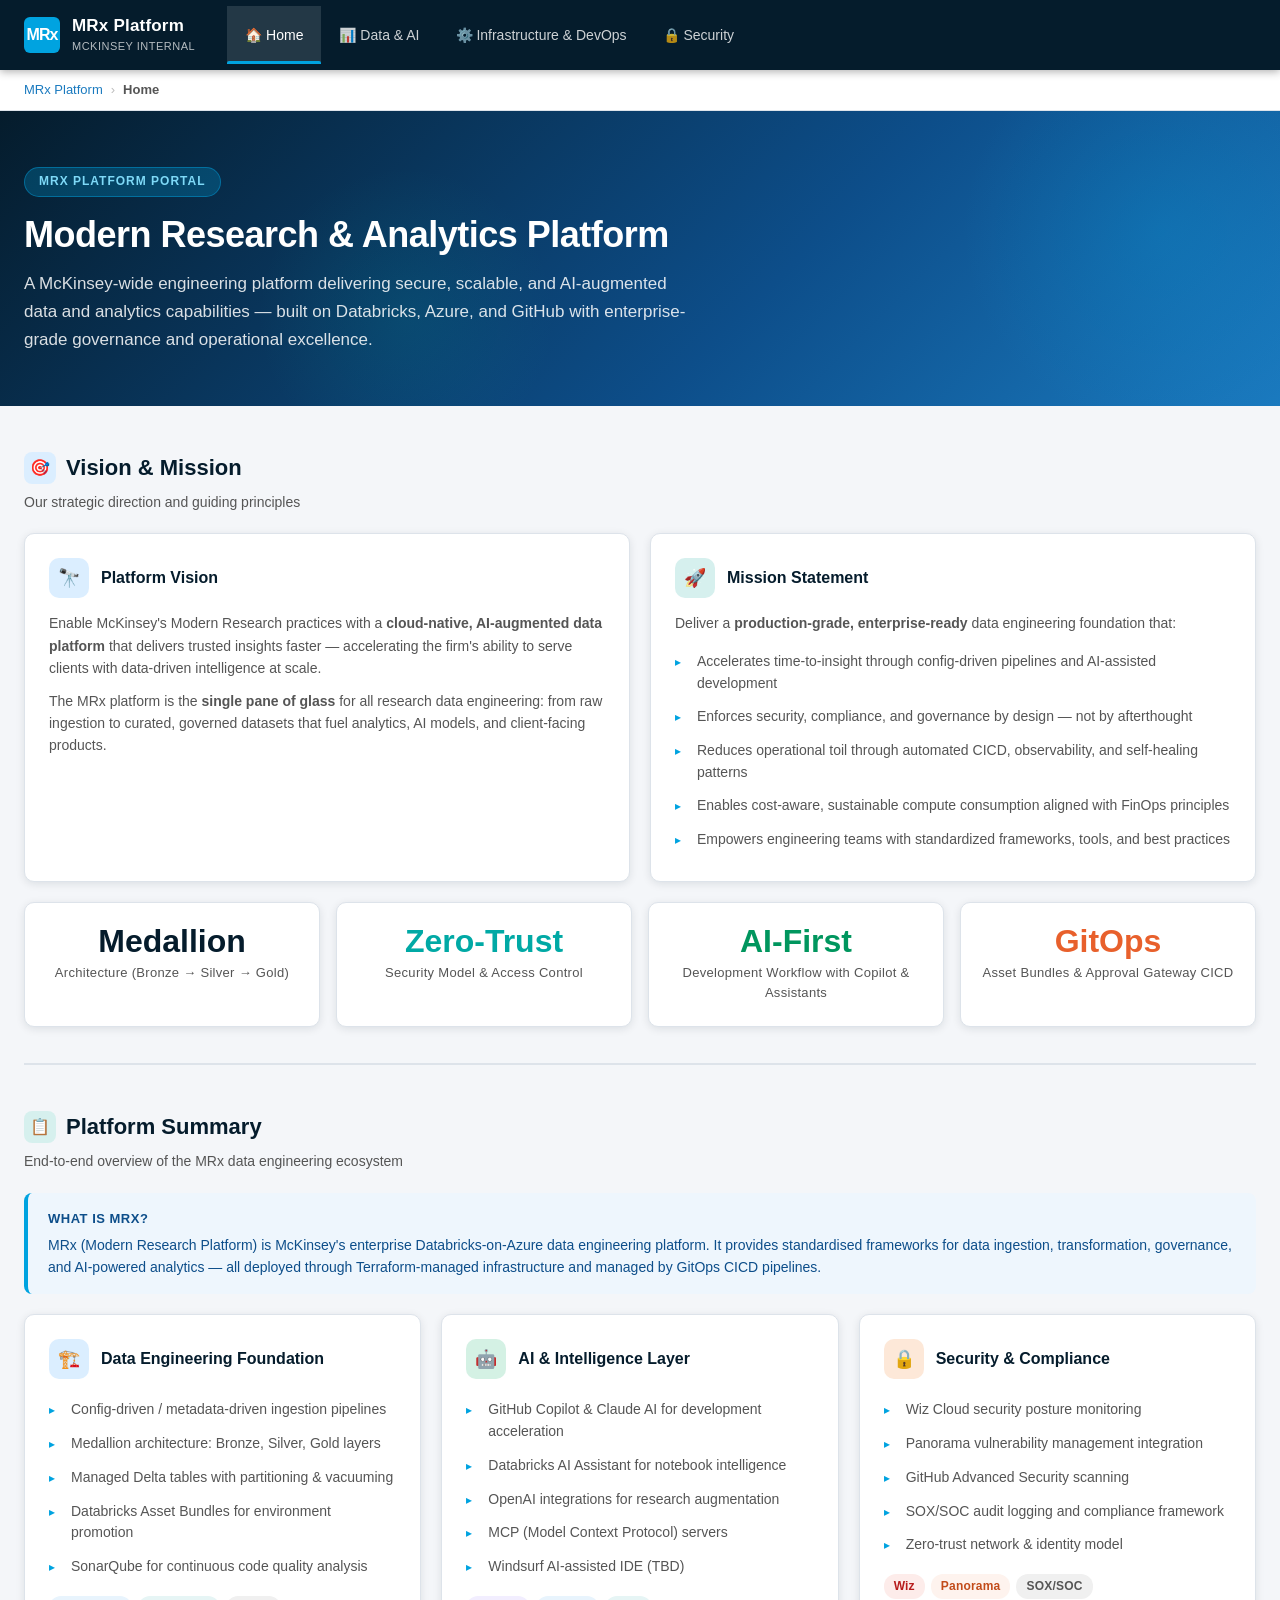
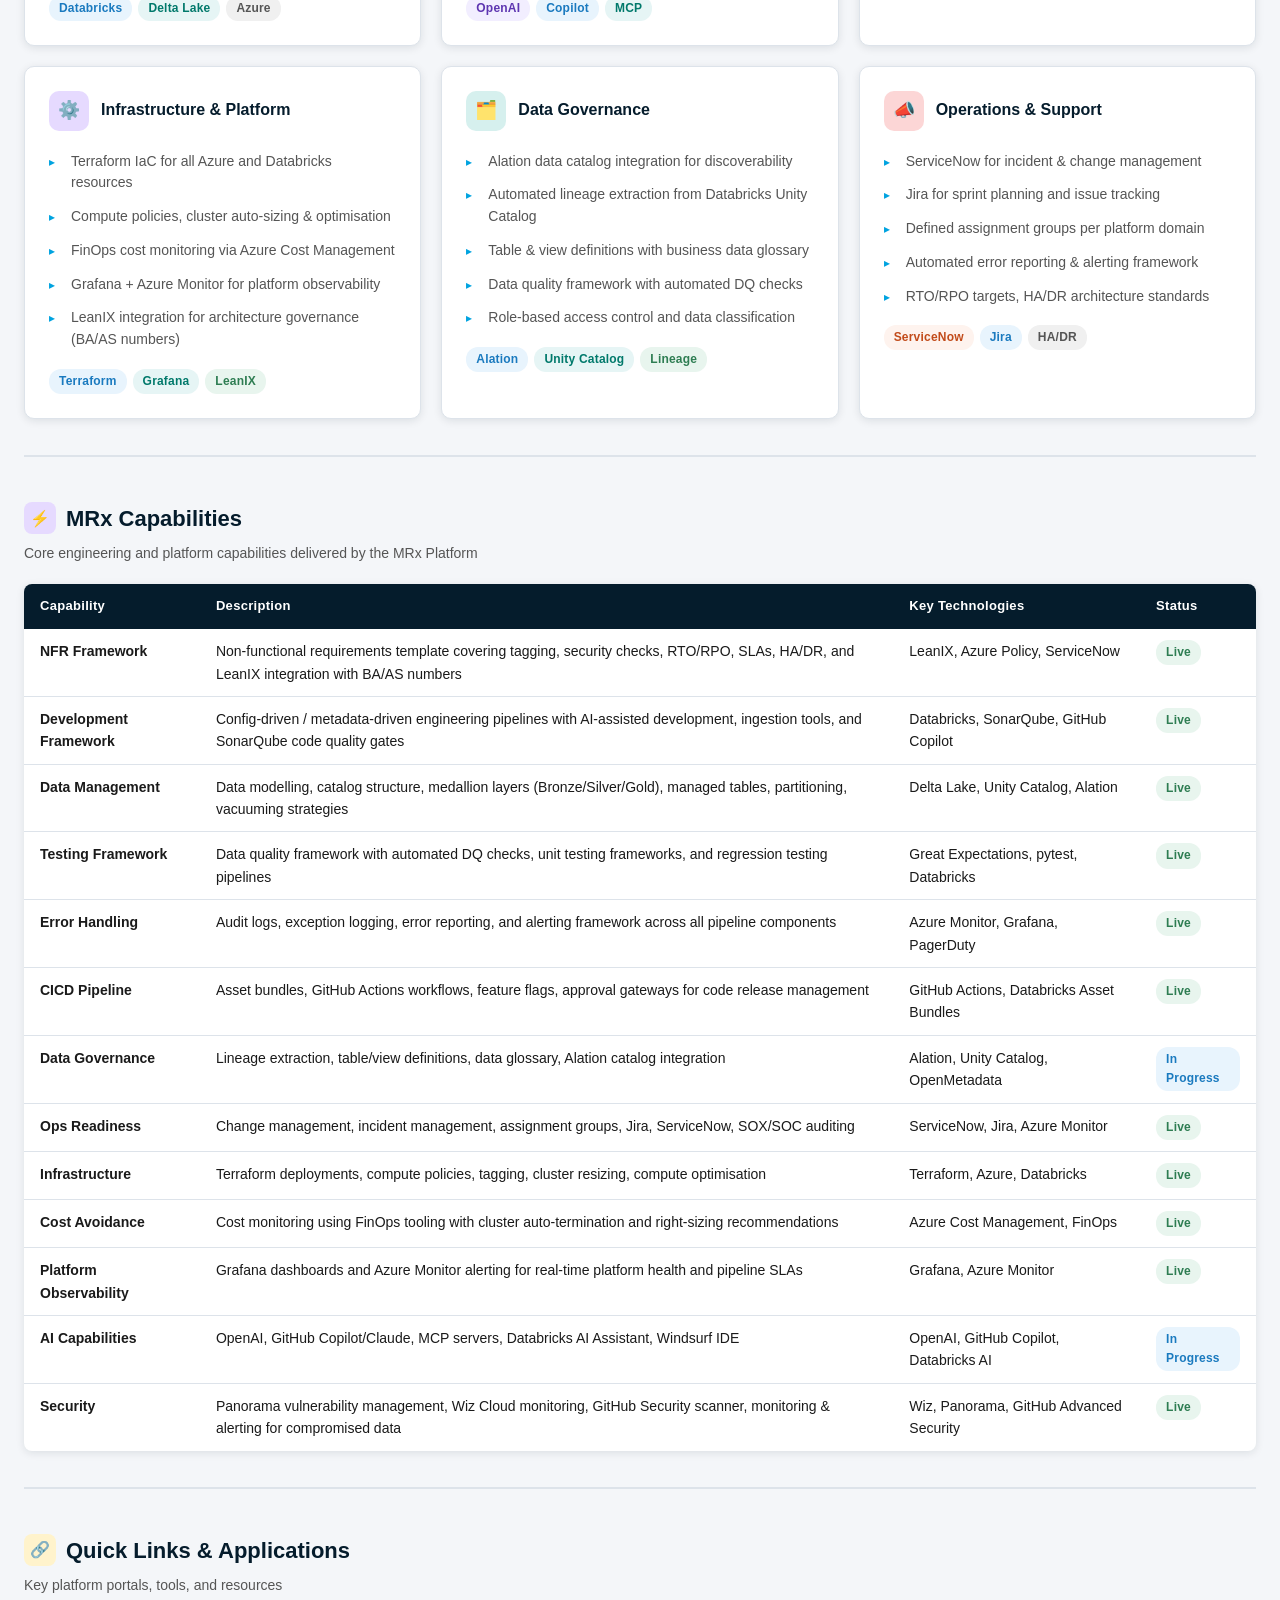
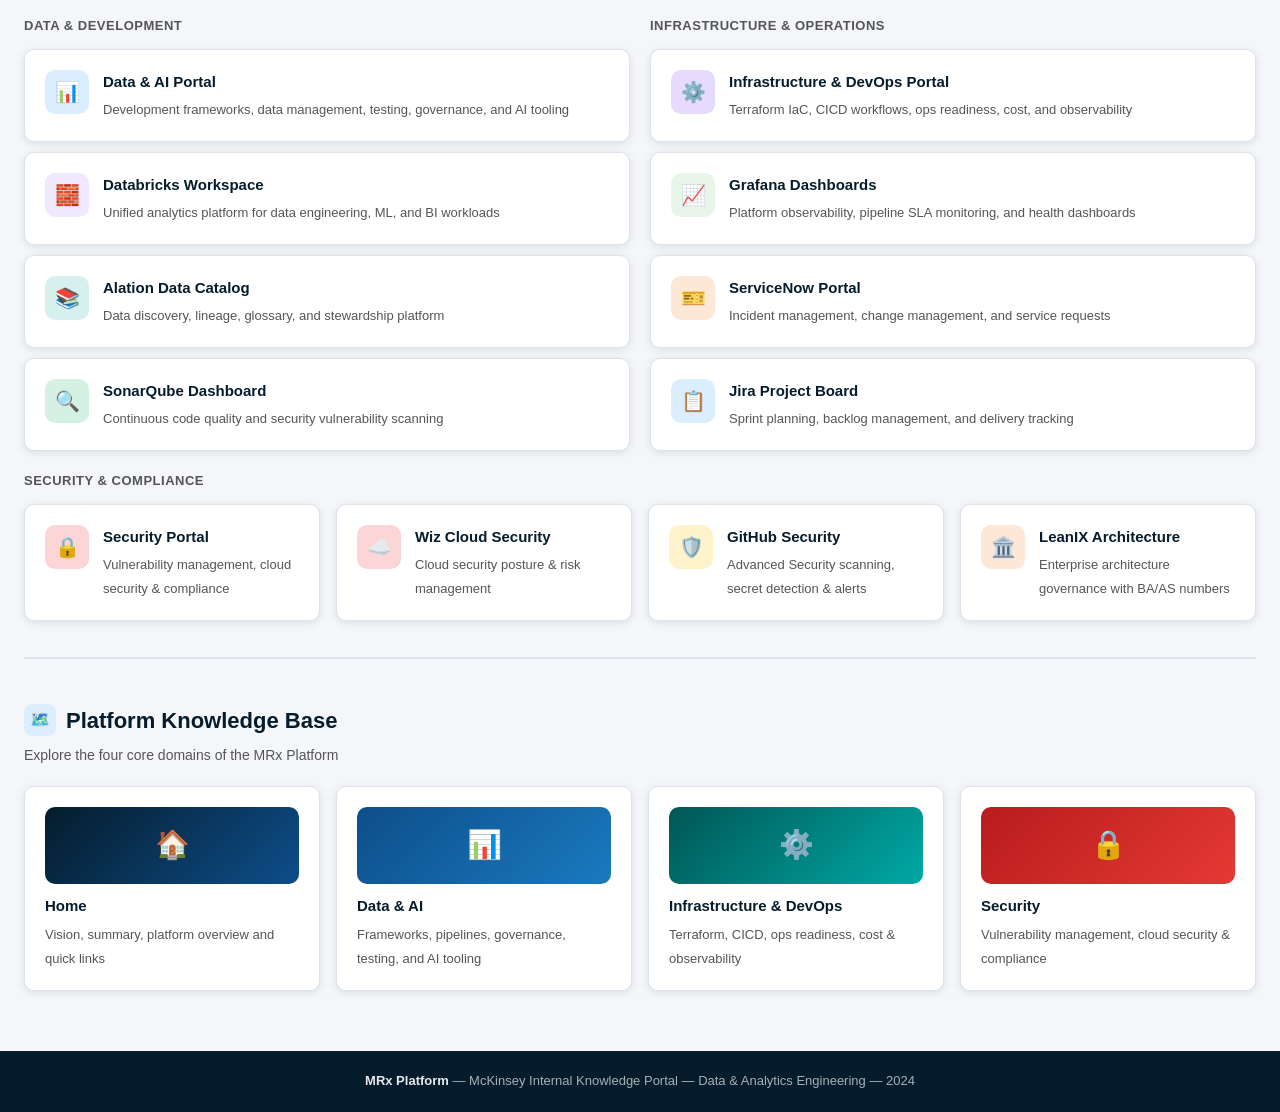
==== index.html @ 782692ac "Add MRx SharePoint portal with four sections: Home, Data & AI, Infrastructure & DevOps, Security Co-" ====
<!DOCTYPE html>
<html lang="en">
<head>
  <meta charset="UTF-8" />
  <meta name="viewport" content="width=device-width, initial-scale=1.0" />
  <title>MRx Platform | Home</title>
  <link rel="stylesheet" href="styles.css" />
</head>
<body>

<!-- ─── Top Navigation ─────────────────────────────────────────────────── -->
<nav class="top-nav">
  <div class="top-nav-inner">
    <a href="index.html" class="nav-brand">
      <div class="nav-brand-logo">MRx</div>
      <div>
        <span class="nav-brand-text">MRx Platform</span>
        <span class="nav-brand-sub">McKinsey Internal</span>
      </div>
    </a>
    <ul class="nav-links">
      <li><a href="index.html" class="active">🏠 Home</a></li>
      <li><a href="data-ai.html">📊 Data &amp; AI</a></li>
      <li><a href="infrastructure-devops.html">⚙️ Infrastructure &amp; DevOps</a></li>
      <li><a href="security.html">🔒 Security</a></li>
    </ul>
  </div>
</nav>

<!-- ─── Breadcrumb ──────────────────────────────────────────────────────── -->
<div class="breadcrumb">
  <div class="breadcrumb-inner">
    <a href="index.html">MRx Platform</a>
    <span class="sep">›</span>
    <strong>Home</strong>
  </div>
</div>

<!-- ─── Hero ────────────────────────────────────────────────────────────── -->
<section class="page-hero">
  <div class="page-hero-inner">
    <div class="hero-badge">MRx Platform Portal</div>
    <h1>Modern Research &amp; Analytics Platform</h1>
    <p>A McKinsey-wide engineering platform delivering secure, scalable, and AI-augmented data and analytics capabilities — built on Databricks, Azure, and GitHub with enterprise-grade governance and operational excellence.</p>
  </div>
</section>

<!-- ─── Main Content ────────────────────────────────────────────────────── -->
<main class="page-content">

  <!-- Vision & Mission ──────────────────────────────────────────────────── -->
  <section class="section-anchor" id="vision">
    <div class="section-title">
      <span class="icon icon-blue" style="background:#dbeeff;">🎯</span>
      Vision &amp; Mission
    </div>
    <div class="section-subtitle">Our strategic direction and guiding principles</div>

    <div class="grid-2" style="margin-bottom:20px;">
      <div class="card">
        <div class="card-header">
          <div class="card-icon icon-blue">🔭</div>
          <div class="card-title">Platform Vision</div>
        </div>
        <p class="card-desc">Enable McKinsey's Modern Research practices with a <strong>cloud-native, AI-augmented data platform</strong> that delivers trusted insights faster — accelerating the firm's ability to serve clients with data-driven intelligence at scale.</p>
        <p class="card-desc" style="margin-top:10px;">The MRx platform is the <strong>single pane of glass</strong> for all research data engineering: from raw ingestion to curated, governed datasets that fuel analytics, AI models, and client-facing products.</p>
      </div>
      <div class="card">
        <div class="card-header">
          <div class="card-icon icon-teal">🚀</div>
          <div class="card-title">Mission Statement</div>
        </div>
        <p class="card-desc">Deliver a <strong>production-grade, enterprise-ready</strong> data engineering foundation that:</p>
        <ul class="styled-list" style="margin-top:10px;">
          <li>Accelerates time-to-insight through config-driven pipelines and AI-assisted development</li>
          <li>Enforces security, compliance, and governance by design — not by afterthought</li>
          <li>Reduces operational toil through automated CICD, observability, and self-healing patterns</li>
          <li>Enables cost-aware, sustainable compute consumption aligned with FinOps principles</li>
          <li>Empowers engineering teams with standardized frameworks, tools, and best practices</li>
        </ul>
      </div>
    </div>

    <div class="grid-4">
      <div class="stat-card">
        <div class="stat-value" style="color:var(--mckinsey-blue);">Medallion</div>
        <div class="stat-label">Architecture (Bronze → Silver → Gold)</div>
      </div>
      <div class="stat-card">
        <div class="stat-value" style="color:var(--mckinsey-teal);">Zero-Trust</div>
        <div class="stat-label">Security Model &amp; Access Control</div>
      </div>
      <div class="stat-card">
        <div class="stat-value" style="color:var(--mckinsey-green);">AI-First</div>
        <div class="stat-label">Development Workflow with Copilot &amp; Assistants</div>
      </div>
      <div class="stat-card">
        <div class="stat-value" style="color:var(--mckinsey-orange);">GitOps</div>
        <div class="stat-label">Asset Bundles &amp; Approval Gateway CICD</div>
      </div>
    </div>
  </section>

  <hr class="section-divider" />

  <!-- Platform Summary ──────────────────────────────────────────────────── -->
  <section class="section-anchor" id="summary">
    <div class="section-title">
      <span class="icon icon-teal">📋</span>
      Platform Summary
    </div>
    <div class="section-subtitle">End-to-end overview of the MRx data engineering ecosystem</div>

    <div class="info-box blue" style="margin-bottom:20px;">
      <strong>What is MRx?</strong>
      MRx (Modern Research Platform) is McKinsey's enterprise Databricks-on-Azure data engineering platform. It provides standardised frameworks for data ingestion, transformation, governance, and AI-powered analytics — all deployed through Terraform-managed infrastructure and managed by GitOps CICD pipelines.
    </div>

    <div class="grid-3">
      <div class="card">
        <div class="card-header">
          <div class="card-icon icon-blue">🏗️</div>
          <div class="card-title">Data Engineering Foundation</div>
        </div>
        <ul class="styled-list">
          <li>Config-driven / metadata-driven ingestion pipelines</li>
          <li>Medallion architecture: Bronze, Silver, Gold layers</li>
          <li>Managed Delta tables with partitioning &amp; vacuuming</li>
          <li>Databricks Asset Bundles for environment promotion</li>
          <li>SonarQube for continuous code quality analysis</li>
        </ul>
        <div class="tags"><span class="tag tag-blue">Databricks</span><span class="tag tag-teal">Delta Lake</span><span class="tag tag-gray">Azure</span></div>
      </div>
      <div class="card">
        <div class="card-header">
          <div class="card-icon icon-green">🤖</div>
          <div class="card-title">AI &amp; Intelligence Layer</div>
        </div>
        <ul class="styled-list">
          <li>GitHub Copilot &amp; Claude AI for development acceleration</li>
          <li>Databricks AI Assistant for notebook intelligence</li>
          <li>OpenAI integrations for research augmentation</li>
          <li>MCP (Model Context Protocol) servers</li>
          <li>Windsurf AI-assisted IDE (TBD)</li>
        </ul>
        <div class="tags"><span class="tag tag-purple">OpenAI</span><span class="tag tag-blue">Copilot</span><span class="tag tag-teal">MCP</span></div>
      </div>
      <div class="card">
        <div class="card-header">
          <div class="card-icon icon-orange">🔒</div>
          <div class="card-title">Security &amp; Compliance</div>
        </div>
        <ul class="styled-list">
          <li>Wiz Cloud security posture monitoring</li>
          <li>Panorama vulnerability management integration</li>
          <li>GitHub Advanced Security scanning</li>
          <li>SOX/SOC audit logging and compliance framework</li>
          <li>Zero-trust network &amp; identity model</li>
        </ul>
        <div class="tags"><span class="tag tag-red">Wiz</span><span class="tag tag-orange">Panorama</span><span class="tag tag-gray">SOX/SOC</span></div>
      </div>
      <div class="card">
        <div class="card-header">
          <div class="card-icon icon-purple">⚙️</div>
          <div class="card-title">Infrastructure &amp; Platform</div>
        </div>
        <ul class="styled-list">
          <li>Terraform IaC for all Azure and Databricks resources</li>
          <li>Compute policies, cluster auto-sizing &amp; optimisation</li>
          <li>FinOps cost monitoring via Azure Cost Management</li>
          <li>Grafana + Azure Monitor for platform observability</li>
          <li>LeanIX integration for architecture governance (BA/AS numbers)</li>
        </ul>
        <div class="tags"><span class="tag tag-blue">Terraform</span><span class="tag tag-teal">Grafana</span><span class="tag tag-green">LeanIX</span></div>
      </div>
      <div class="card">
        <div class="card-header">
          <div class="card-icon icon-teal">🗂️</div>
          <div class="card-title">Data Governance</div>
        </div>
        <ul class="styled-list">
          <li>Alation data catalog integration for discoverability</li>
          <li>Automated lineage extraction from Databricks Unity Catalog</li>
          <li>Table &amp; view definitions with business data glossary</li>
          <li>Data quality framework with automated DQ checks</li>
          <li>Role-based access control and data classification</li>
        </ul>
        <div class="tags"><span class="tag tag-blue">Alation</span><span class="tag tag-teal">Unity Catalog</span><span class="tag tag-green">Lineage</span></div>
      </div>
      <div class="card">
        <div class="card-header">
          <div class="card-icon icon-red">📣</div>
          <div class="card-title">Operations &amp; Support</div>
        </div>
        <ul class="styled-list">
          <li>ServiceNow for incident &amp; change management</li>
          <li>Jira for sprint planning and issue tracking</li>
          <li>Defined assignment groups per platform domain</li>
          <li>Automated error reporting &amp; alerting framework</li>
          <li>RTO/RPO targets, HA/DR architecture standards</li>
        </ul>
        <div class="tags"><span class="tag tag-orange">ServiceNow</span><span class="tag tag-blue">Jira</span><span class="tag tag-gray">HA/DR</span></div>
      </div>
    </div>
  </section>

  <hr class="section-divider" />

  <!-- MRx Capabilities ──────────────────────────────────────────────────── -->
  <section class="section-anchor" id="capabilities">
    <div class="section-title">
      <span class="icon icon-purple">⚡</span>
      MRx Capabilities
    </div>
    <div class="section-subtitle">Core engineering and platform capabilities delivered by the MRx Platform</div>

    <table class="data-table" style="margin-bottom:20px;">
      <thead>
        <tr>
          <th>Capability</th>
          <th>Description</th>
          <th>Key Technologies</th>
          <th>Status</th>
        </tr>
      </thead>
      <tbody>
        <tr>
          <td><strong>NFR Framework</strong></td>
          <td>Non-functional requirements template covering tagging, security checks, RTO/RPO, SLAs, HA/DR, and LeanIX integration with BA/AS numbers</td>
          <td>LeanIX, Azure Policy, ServiceNow</td>
          <td><span class="tag tag-green">Live</span></td>
        </tr>
        <tr>
          <td><strong>Development Framework</strong></td>
          <td>Config-driven / metadata-driven engineering pipelines with AI-assisted development, ingestion tools, and SonarQube code quality gates</td>
          <td>Databricks, SonarQube, GitHub Copilot</td>
          <td><span class="tag tag-green">Live</span></td>
        </tr>
        <tr>
          <td><strong>Data Management</strong></td>
          <td>Data modelling, catalog structure, medallion layers (Bronze/Silver/Gold), managed tables, partitioning, vacuuming strategies</td>
          <td>Delta Lake, Unity Catalog, Alation</td>
          <td><span class="tag tag-green">Live</span></td>
        </tr>
        <tr>
          <td><strong>Testing Framework</strong></td>
          <td>Data quality framework with automated DQ checks, unit testing frameworks, and regression testing pipelines</td>
          <td>Great Expectations, pytest, Databricks</td>
          <td><span class="tag tag-green">Live</span></td>
        </tr>
        <tr>
          <td><strong>Error Handling</strong></td>
          <td>Audit logs, exception logging, error reporting, and alerting framework across all pipeline components</td>
          <td>Azure Monitor, Grafana, PagerDuty</td>
          <td><span class="tag tag-green">Live</span></td>
        </tr>
        <tr>
          <td><strong>CICD Pipeline</strong></td>
          <td>Asset bundles, GitHub Actions workflows, feature flags, approval gateways for code release management</td>
          <td>GitHub Actions, Databricks Asset Bundles</td>
          <td><span class="tag tag-green">Live</span></td>
        </tr>
        <tr>
          <td><strong>Data Governance</strong></td>
          <td>Lineage extraction, table/view definitions, data glossary, Alation catalog integration</td>
          <td>Alation, Unity Catalog, OpenMetadata</td>
          <td><span class="tag tag-blue">In Progress</span></td>
        </tr>
        <tr>
          <td><strong>Ops Readiness</strong></td>
          <td>Change management, incident management, assignment groups, Jira, ServiceNow, SOX/SOC auditing</td>
          <td>ServiceNow, Jira, Azure Monitor</td>
          <td><span class="tag tag-green">Live</span></td>
        </tr>
        <tr>
          <td><strong>Infrastructure</strong></td>
          <td>Terraform deployments, compute policies, tagging, cluster resizing, compute optimisation</td>
          <td>Terraform, Azure, Databricks</td>
          <td><span class="tag tag-green">Live</span></td>
        </tr>
        <tr>
          <td><strong>Cost Avoidance</strong></td>
          <td>Cost monitoring using FinOps tooling with cluster auto-termination and right-sizing recommendations</td>
          <td>Azure Cost Management, FinOps</td>
          <td><span class="tag tag-green">Live</span></td>
        </tr>
        <tr>
          <td><strong>Platform Observability</strong></td>
          <td>Grafana dashboards and Azure Monitor alerting for real-time platform health and pipeline SLAs</td>
          <td>Grafana, Azure Monitor</td>
          <td><span class="tag tag-green">Live</span></td>
        </tr>
        <tr>
          <td><strong>AI Capabilities</strong></td>
          <td>OpenAI, GitHub Copilot/Claude, MCP servers, Databricks AI Assistant, Windsurf IDE</td>
          <td>OpenAI, GitHub Copilot, Databricks AI</td>
          <td><span class="tag tag-blue">In Progress</span></td>
        </tr>
        <tr>
          <td><strong>Security</strong></td>
          <td>Panorama vulnerability management, Wiz Cloud monitoring, GitHub Security scanner, monitoring &amp; alerting for compromised data</td>
          <td>Wiz, Panorama, GitHub Advanced Security</td>
          <td><span class="tag tag-green">Live</span></td>
        </tr>
      </tbody>
    </table>
  </section>

  <hr class="section-divider" />

  <!-- Quick Links ───────────────────────────────────────────────────────── -->
  <section class="section-anchor" id="quicklinks">
    <div class="section-title">
      <span class="icon icon-yellow" style="background:#fff3cc;">🔗</span>
      Quick Links &amp; Applications
    </div>
    <div class="section-subtitle">Key platform portals, tools, and resources</div>

    <div class="grid-2" style="margin-bottom:20px;">

      <div>
        <p style="font-size:13px;font-weight:700;text-transform:uppercase;letter-spacing:0.5px;color:var(--text-secondary);margin-bottom:12px;">Data &amp; Development</p>
        <div style="display:flex;flex-direction:column;gap:10px;">
          <a href="data-ai.html" class="quick-link-card">
            <div class="quick-link-icon icon-blue">📊</div>
            <div class="quick-link-text">
              <strong>Data &amp; AI Portal</strong>
              <span>Development frameworks, data management, testing, governance, and AI tooling</span>
            </div>
          </a>
          <a href="#" class="quick-link-card">
            <div class="quick-link-icon" style="background:#f0e8ff;">🧱</div>
            <div class="quick-link-text">
              <strong>Databricks Workspace</strong>
              <span>Unified analytics platform for data engineering, ML, and BI workloads</span>
            </div>
          </a>
          <a href="#" class="quick-link-card">
            <div class="quick-link-icon icon-teal">📚</div>
            <div class="quick-link-text">
              <strong>Alation Data Catalog</strong>
              <span>Data discovery, lineage, glossary, and stewardship platform</span>
            </div>
          </a>
          <a href="#" class="quick-link-card">
            <div class="quick-link-icon icon-green">🔍</div>
            <div class="quick-link-text">
              <strong>SonarQube Dashboard</strong>
              <span>Continuous code quality and security vulnerability scanning</span>
            </div>
          </a>
        </div>
      </div>

      <div>
        <p style="font-size:13px;font-weight:700;text-transform:uppercase;letter-spacing:0.5px;color:var(--text-secondary);margin-bottom:12px;">Infrastructure &amp; Operations</p>
        <div style="display:flex;flex-direction:column;gap:10px;">
          <a href="infrastructure-devops.html" class="quick-link-card">
            <div class="quick-link-icon icon-purple">⚙️</div>
            <div class="quick-link-text">
              <strong>Infrastructure &amp; DevOps Portal</strong>
              <span>Terraform IaC, CICD workflows, ops readiness, cost, and observability</span>
            </div>
          </a>
          <a href="#" class="quick-link-card">
            <div class="quick-link-icon" style="background:#e8f5e9;">📈</div>
            <div class="quick-link-text">
              <strong>Grafana Dashboards</strong>
              <span>Platform observability, pipeline SLA monitoring, and health dashboards</span>
            </div>
          </a>
          <a href="#" class="quick-link-card">
            <div class="quick-link-icon icon-orange">🎫</div>
            <div class="quick-link-text">
              <strong>ServiceNow Portal</strong>
              <span>Incident management, change management, and service requests</span>
            </div>
          </a>
          <a href="#" class="quick-link-card">
            <div class="quick-link-icon icon-blue">📋</div>
            <div class="quick-link-text">
              <strong>Jira Project Board</strong>
              <span>Sprint planning, backlog management, and delivery tracking</span>
            </div>
          </a>
        </div>
      </div>

    </div>

    <div>
      <p style="font-size:13px;font-weight:700;text-transform:uppercase;letter-spacing:0.5px;color:var(--text-secondary);margin-bottom:12px;">Security &amp; Compliance</p>
      <div class="grid-4">
        <a href="security.html" class="quick-link-card">
          <div class="quick-link-icon icon-red">🔒</div>
          <div class="quick-link-text">
            <strong>Security Portal</strong>
            <span>Vulnerability management, cloud security &amp; compliance</span>
          </div>
        </a>
        <a href="#" class="quick-link-card">
          <div class="quick-link-icon icon-red">☁️</div>
          <div class="quick-link-text">
            <strong>Wiz Cloud Security</strong>
            <span>Cloud security posture &amp; risk management</span>
          </div>
        </a>
        <a href="#" class="quick-link-card">
          <div class="quick-link-icon" style="background:#fff3cc;">🛡️</div>
          <div class="quick-link-text">
            <strong>GitHub Security</strong>
            <span>Advanced Security scanning, secret detection &amp; alerts</span>
          </div>
        </a>
        <a href="#" class="quick-link-card">
          <div class="quick-link-icon icon-orange">🏛️</div>
          <div class="quick-link-text">
            <strong>LeanIX Architecture</strong>
            <span>Enterprise architecture governance with BA/AS numbers</span>
          </div>
        </a>
      </div>
    </div>
  </section>

  <hr class="section-divider" />

  <!-- Platform Navigation ───────────────────────────────────────────────── -->
  <section class="section-anchor" id="navigation">
    <div class="section-title">
      <span class="icon icon-blue">🗺️</span>
      Platform Knowledge Base
    </div>
    <div class="section-subtitle">Explore the four core domains of the MRx Platform</div>

    <div class="grid-4">
      <a href="index.html" class="quick-link-card" style="flex-direction:column;align-items:flex-start;gap:10px;">
        <div style="background:linear-gradient(135deg,var(--mckinsey-blue),var(--mckinsey-blue-mid));border-radius:10px;padding:16px;width:100%;color:white;font-size:28px;text-align:center;">🏠</div>
        <div>
          <strong style="display:block;font-size:15px;font-weight:700;color:var(--mckinsey-blue);margin-bottom:4px;">Home</strong>
          <span style="font-size:13px;color:var(--text-secondary);">Vision, summary, platform overview and quick links</span>
        </div>
      </a>
      <a href="data-ai.html" class="quick-link-card" style="flex-direction:column;align-items:flex-start;gap:10px;">
        <div style="background:linear-gradient(135deg,#0d4e8a,#1a7abf);border-radius:10px;padding:16px;width:100%;color:white;font-size:28px;text-align:center;">📊</div>
        <div>
          <strong style="display:block;font-size:15px;font-weight:700;color:var(--mckinsey-blue);margin-bottom:4px;">Data &amp; AI</strong>
          <span style="font-size:13px;color:var(--text-secondary);">Frameworks, pipelines, governance, testing, and AI tooling</span>
        </div>
      </a>
      <a href="infrastructure-devops.html" class="quick-link-card" style="flex-direction:column;align-items:flex-start;gap:10px;">
        <div style="background:linear-gradient(135deg,#005755,#00a9a5);border-radius:10px;padding:16px;width:100%;color:white;font-size:28px;text-align:center;">⚙️</div>
        <div>
          <strong style="display:block;font-size:15px;font-weight:700;color:var(--mckinsey-blue);margin-bottom:4px;">Infrastructure &amp; DevOps</strong>
          <span style="font-size:13px;color:var(--text-secondary);">Terraform, CICD, ops readiness, cost &amp; observability</span>
        </div>
      </a>
      <a href="security.html" class="quick-link-card" style="flex-direction:column;align-items:flex-start;gap:10px;">
        <div style="background:linear-gradient(135deg,#b71c1c,#e53935);border-radius:10px;padding:16px;width:100%;color:white;font-size:28px;text-align:center;">🔒</div>
        <div>
          <strong style="display:block;font-size:15px;font-weight:700;color:var(--mckinsey-blue);margin-bottom:4px;">Security</strong>
          <span style="font-size:13px;color:var(--text-secondary);">Vulnerability management, cloud security &amp; compliance</span>
        </div>
      </a>
    </div>
  </section>

</main>

<!-- ─── Footer ──────────────────────────────────────────────────────────── -->
<footer class="site-footer">
  <strong>MRx Platform</strong> &mdash; McKinsey Internal Knowledge Portal &mdash; Data &amp; Analytics Engineering &mdash; 2024
</footer>

<script>
  // Simple accordion toggle
  document.querySelectorAll('.accordion-header').forEach(function(header) {
    header.addEventListener('click', function() {
      var acc = this.closest('.accordion');
      acc.classList.toggle('open');
    });
  });
</script>

</body>
</html>
---- styles.css ----
/* MRx SharePoint Portal - Shared Stylesheet */

:root {
  --mckinsey-blue: #051c2c;
  --mckinsey-blue-mid: #0d4e8a;
  --mckinsey-blue-light: #1a7abf;
  --mckinsey-accent: #00a3e0;
  --mckinsey-teal: #00a9a5;
  --mckinsey-green: #00965e;
  --mckinsey-orange: #e8602c;
  --mckinsey-gray-dark: #2c2c2c;
  --mckinsey-gray-mid: #555555;
  --mckinsey-gray-light: #f4f6f9;
  --mckinsey-border: #dde3ea;
  --white: #ffffff;
  --text-primary: #1a1a1a;
  --text-secondary: #555555;
  --card-shadow: 0 2px 8px rgba(5, 28, 44, 0.10);
  --card-shadow-hover: 0 6px 20px rgba(5, 28, 44, 0.18);
}

*, *::before, *::after {
  box-sizing: border-box;
  margin: 0;
  padding: 0;
}

body {
  font-family: 'Segoe UI', -apple-system, BlinkMacSystemFont, 'Helvetica Neue', Arial, sans-serif;
  background: var(--mckinsey-gray-light);
  color: var(--text-primary);
  line-height: 1.6;
  font-size: 15px;
}

/* ─── Top Navigation Bar ─────────────────────────────────────────────────── */
.top-nav {
  background: var(--mckinsey-blue);
  color: var(--white);
  padding: 0;
  position: sticky;
  top: 0;
  z-index: 1000;
  box-shadow: 0 2px 8px rgba(0,0,0,0.3);
}

.top-nav-inner {
  max-width: 1400px;
  margin: 0 auto;
  display: flex;
  align-items: center;
  padding: 0 24px;
  gap: 0;
}

.nav-brand {
  display: flex;
  align-items: center;
  gap: 12px;
  padding: 14px 0;
  text-decoration: none;
  color: var(--white);
  flex-shrink: 0;
  margin-right: 32px;
}

.nav-brand-logo {
  width: 36px;
  height: 36px;
  background: var(--mckinsey-accent);
  border-radius: 6px;
  display: flex;
  align-items: center;
  justify-content: center;
  font-weight: 900;
  font-size: 16px;
  letter-spacing: -1px;
  color: var(--white);
  flex-shrink: 0;
}

.nav-brand-text {
  font-size: 17px;
  font-weight: 700;
  letter-spacing: 0.2px;
  line-height: 1.2;
}

.nav-brand-sub {
  font-size: 11px;
  font-weight: 400;
  opacity: 0.7;
  display: block;
  letter-spacing: 0.5px;
  text-transform: uppercase;
}

.nav-links {
  display: flex;
  list-style: none;
  gap: 0;
  flex: 1;
}

.nav-links li a {
  display: block;
  padding: 18px 18px;
  color: rgba(255,255,255,0.80);
  text-decoration: none;
  font-size: 14px;
  font-weight: 500;
  transition: color 0.2s, background 0.2s;
  position: relative;
  white-space: nowrap;
}

.nav-links li a:hover {
  color: var(--white);
  background: rgba(255,255,255,0.08);
}

.nav-links li a.active {
  color: var(--white);
  background: rgba(255,255,255,0.12);
}

.nav-links li a.active::after {
  content: '';
  position: absolute;
  bottom: 0;
  left: 0;
  right: 0;
  height: 3px;
  background: var(--mckinsey-accent);
  border-radius: 2px 2px 0 0;
}

/* ─── Page Hero Banner ───────────────────────────────────────────────────── */
.page-hero {
  background: linear-gradient(135deg, var(--mckinsey-blue) 0%, var(--mckinsey-blue-mid) 60%, var(--mckinsey-blue-light) 100%);
  color: var(--white);
  padding: 56px 24px 52px;
  position: relative;
  overflow: hidden;
}

.page-hero::before {
  content: '';
  position: absolute;
  top: -80px; right: -80px;
  width: 400px; height: 400px;
  background: radial-gradient(circle, rgba(0,163,224,0.18) 0%, transparent 70%);
  border-radius: 50%;
}

.page-hero::after {
  content: '';
  position: absolute;
  bottom: -60px; left: 20%;
  width: 300px; height: 300px;
  background: radial-gradient(circle, rgba(0,169,165,0.12) 0%, transparent 70%);
  border-radius: 50%;
}

.page-hero-inner {
  max-width: 1400px;
  margin: 0 auto;
  position: relative;
  z-index: 1;
}

.hero-badge {
  display: inline-block;
  background: rgba(0,163,224,0.25);
  border: 1px solid rgba(0,163,224,0.45);
  color: #7ed9f7;
  padding: 4px 14px;
  border-radius: 20px;
  font-size: 12px;
  font-weight: 600;
  letter-spacing: 1px;
  text-transform: uppercase;
  margin-bottom: 16px;
}

.page-hero h1 {
  font-size: 36px;
  font-weight: 800;
  line-height: 1.2;
  margin-bottom: 14px;
  letter-spacing: -0.5px;
}

.page-hero p {
  font-size: 17px;
  opacity: 0.85;
  max-width: 680px;
  line-height: 1.65;
}

/* ─── Main Content Layout ────────────────────────────────────────────────── */
.page-content {
  max-width: 1400px;
  margin: 0 auto;
  padding: 36px 24px 60px;
}

.section-title {
  font-size: 22px;
  font-weight: 700;
  color: var(--mckinsey-blue);
  margin-bottom: 6px;
  display: flex;
  align-items: center;
  gap: 10px;
}

.section-title .icon {
  width: 32px;
  height: 32px;
  border-radius: 8px;
  display: flex;
  align-items: center;
  justify-content: center;
  font-size: 16px;
  flex-shrink: 0;
}

.section-subtitle {
  font-size: 14px;
  color: var(--text-secondary);
  margin-bottom: 20px;
}

.section-divider {
  border: none;
  border-top: 2px solid var(--mckinsey-border);
  margin: 36px 0;
}

/* ─── Cards ──────────────────────────────────────────────────────────────── */
.card {
  background: var(--white);
  border-radius: 10px;
  padding: 24px;
  box-shadow: var(--card-shadow);
  border: 1px solid var(--mckinsey-border);
  transition: box-shadow 0.2s, transform 0.2s;
}

.card:hover {
  box-shadow: var(--card-shadow-hover);
  transform: translateY(-2px);
}

.card-header {
  display: flex;
  align-items: center;
  gap: 12px;
  margin-bottom: 14px;
}

.card-icon {
  width: 40px;
  height: 40px;
  border-radius: 10px;
  display: flex;
  align-items: center;
  justify-content: center;
  font-size: 18px;
  flex-shrink: 0;
}

.card-title {
  font-size: 16px;
  font-weight: 700;
  color: var(--mckinsey-blue);
  line-height: 1.3;
}

.card-desc {
  font-size: 14px;
  color: var(--text-secondary);
  line-height: 1.6;
}

/* ─── Grid Layouts ───────────────────────────────────────────────────────── */
.grid-2 {
  display: grid;
  grid-template-columns: repeat(2, 1fr);
  gap: 20px;
}

.grid-3 {
  display: grid;
  grid-template-columns: repeat(3, 1fr);
  gap: 20px;
}

.grid-4 {
  display: grid;
  grid-template-columns: repeat(4, 1fr);
  gap: 16px;
}

@media (max-width: 1100px) {
  .grid-4 { grid-template-columns: repeat(2, 1fr); }
  .grid-3 { grid-template-columns: repeat(2, 1fr); }
}

@media (max-width: 720px) {
  .grid-4, .grid-3, .grid-2 { grid-template-columns: 1fr; }
  .page-hero h1 { font-size: 26px; }
}

/* ─── Tag Pills ──────────────────────────────────────────────────────────── */
.tags {
  display: flex;
  flex-wrap: wrap;
  gap: 6px;
  margin-top: 12px;
}

.tag {
  display: inline-block;
  padding: 3px 10px;
  border-radius: 12px;
  font-size: 12px;
  font-weight: 600;
  letter-spacing: 0.2px;
}

.tag-blue   { background: #e8f4fd; color: #1a7abf; }
.tag-teal   { background: #e6f5f5; color: #00796b; }
.tag-green  { background: #e8f5ee; color: #2e7d52; }
.tag-orange { background: #fef3ee; color: #c24b1a; }
.tag-purple { background: #f2eeff; color: #5e35b1; }
.tag-gray   { background: #f0f0f0; color: #555; }
.tag-red    { background: #fdecea; color: #b71c1c; }

/* ─── Info Boxes ─────────────────────────────────────────────────────────── */
.info-box {
  border-radius: 8px;
  padding: 16px 20px;
  margin-bottom: 16px;
  border-left: 4px solid;
  font-size: 14px;
}

.info-box.blue   { background: #eef6fd; border-color: var(--mckinsey-accent); color: #0d4e8a; }
.info-box.green  { background: #edfaf4; border-color: var(--mckinsey-green); color: #1a5c3a; }
.info-box.orange { background: #fff4ee; border-color: var(--mckinsey-orange); color: #7a2e0b; }
.info-box.teal   { background: #e6f5f5; border-color: var(--mckinsey-teal); color: #005755; }

.info-box strong { display: block; margin-bottom: 4px; font-size: 13px; text-transform: uppercase; letter-spacing: 0.5px; }

/* ─── Tables ─────────────────────────────────────────────────────────────── */
.data-table {
  width: 100%;
  border-collapse: collapse;
  font-size: 14px;
  background: var(--white);
  border-radius: 8px;
  overflow: hidden;
  box-shadow: var(--card-shadow);
}

.data-table th {
  background: var(--mckinsey-blue);
  color: var(--white);
  padding: 12px 16px;
  text-align: left;
  font-weight: 600;
  font-size: 13px;
  letter-spacing: 0.3px;
}

.data-table td {
  padding: 11px 16px;
  border-bottom: 1px solid var(--mckinsey-border);
  color: var(--text-primary);
  vertical-align: top;
}

.data-table tr:last-child td {
  border-bottom: none;
}

.data-table tr:hover td {
  background: var(--mckinsey-gray-light);
}

/* ─── Quick Link Cards ───────────────────────────────────────────────────── */
.quick-link-card {
  background: var(--white);
  border: 1px solid var(--mckinsey-border);
  border-radius: 10px;
  padding: 20px;
  text-decoration: none;
  color: var(--text-primary);
  display: flex;
  align-items: flex-start;
  gap: 14px;
  transition: box-shadow 0.2s, transform 0.2s, border-color 0.2s;
  box-shadow: var(--card-shadow);
}

.quick-link-card:hover {
  box-shadow: var(--card-shadow-hover);
  transform: translateY(-2px);
  border-color: var(--mckinsey-accent);
  text-decoration: none;
}

.quick-link-icon {
  width: 44px;
  height: 44px;
  border-radius: 10px;
  display: flex;
  align-items: center;
  justify-content: center;
  font-size: 20px;
  flex-shrink: 0;
}

.quick-link-text strong {
  display: block;
  font-size: 15px;
  font-weight: 700;
  color: var(--mckinsey-blue);
  margin-bottom: 3px;
}

.quick-link-text span {
  font-size: 13px;
  color: var(--text-secondary);
  line-height: 1.4;
}

/* ─── Accordion / Expandable Sections ───────────────────────────────────── */
.accordion {
  border: 1px solid var(--mckinsey-border);
  border-radius: 10px;
  overflow: hidden;
  margin-bottom: 12px;
}

.accordion-header {
  background: var(--white);
  padding: 16px 20px;
  cursor: pointer;
  display: flex;
  align-items: center;
  justify-content: space-between;
  font-size: 15px;
  font-weight: 600;
  color: var(--mckinsey-blue);
  user-select: none;
  transition: background 0.15s;
}

.accordion-header:hover {
  background: var(--mckinsey-gray-light);
}

.accordion-header .acc-icon {
  font-size: 18px;
  margin-right: 10px;
}

.accordion-header .chevron {
  transition: transform 0.25s;
  font-size: 18px;
  color: var(--mckinsey-accent);
}

.accordion.open .accordion-header .chevron {
  transform: rotate(180deg);
}

.accordion-body {
  display: none;
  padding: 0 20px 20px;
  background: var(--white);
  border-top: 1px solid var(--mckinsey-border);
  font-size: 14px;
  color: var(--text-secondary);
  line-height: 1.7;
}

.accordion.open .accordion-body {
  display: block;
}

/* ─── Stat / Metric Cards ────────────────────────────────────────────────── */
.stat-card {
  background: var(--white);
  border: 1px solid var(--mckinsey-border);
  border-radius: 10px;
  padding: 22px 20px;
  text-align: center;
  box-shadow: var(--card-shadow);
}

.stat-value {
  font-size: 32px;
  font-weight: 900;
  color: var(--mckinsey-blue);
  line-height: 1;
  margin-bottom: 6px;
}

.stat-label {
  font-size: 13px;
  color: var(--text-secondary);
  font-weight: 500;
  letter-spacing: 0.3px;
}

/* ─── Breadcrumb ─────────────────────────────────────────────────────────── */
.breadcrumb {
  background: var(--white);
  border-bottom: 1px solid var(--mckinsey-border);
  padding: 10px 24px;
}

.breadcrumb-inner {
  max-width: 1400px;
  margin: 0 auto;
  display: flex;
  align-items: center;
  gap: 8px;
  font-size: 13px;
  color: var(--text-secondary);
}

.breadcrumb a {
  color: var(--mckinsey-blue-light);
  text-decoration: none;
}

.breadcrumb a:hover { text-decoration: underline; }

.breadcrumb .sep { color: #bbb; }

/* ─── Lists ──────────────────────────────────────────────────────────────── */
ul.styled-list {
  list-style: none;
  padding: 0;
}

ul.styled-list li {
  padding: 6px 0 6px 22px;
  position: relative;
  font-size: 14px;
  color: var(--text-secondary);
  line-height: 1.55;
}

ul.styled-list li::before {
  content: '▸';
  position: absolute;
  left: 0;
  color: var(--mckinsey-accent);
  font-size: 12px;
  top: 8px;
}

/* ─── Footer ─────────────────────────────────────────────────────────────── */
.site-footer {
  background: var(--mckinsey-blue);
  color: rgba(255,255,255,0.65);
  text-align: center;
  padding: 20px 24px;
  font-size: 13px;
  margin-top: 0;
}

.site-footer strong { color: rgba(255,255,255,0.9); }

/* ─── Color Palette Helpers ──────────────────────────────────────────────── */
.bg-blue   { background: #e8f4fd; }
.bg-teal   { background: #e6f5f5; }
.bg-green  { background: #edfaf4; }
.bg-orange { background: #fff4ee; }
.bg-purple { background: #f2eeff; }
.bg-dark   { background: var(--mckinsey-blue); }

.icon-blue   { background: #dbeeff; }
.icon-teal   { background: #d6f0ee; }
.icon-green  { background: #d4f1e4; }
.icon-orange { background: #fde8d8; }
.icon-purple { background: #e6daff; }
.icon-red    { background: #fcd6d6; }
.icon-yellow { background: #fff3cc; }

/* ─── Page Nav Tabs (sub-navigation within a page) ──────────────────────── */
.page-tabs {
  display: flex;
  gap: 0;
  background: var(--white);
  border-bottom: 2px solid var(--mckinsey-border);
  padding: 0 24px;
  overflow-x: auto;
}

.page-tab {
  padding: 14px 20px;
  cursor: pointer;
  font-size: 14px;
  font-weight: 500;
  color: var(--text-secondary);
  white-space: nowrap;
  position: relative;
  border-bottom: 2px solid transparent;
  margin-bottom: -2px;
  text-decoration: none;
  display: inline-block;
}

.page-tab:hover { color: var(--mckinsey-blue); }

.page-tab.active {
  color: var(--mckinsey-blue);
  border-bottom-color: var(--mckinsey-accent);
  font-weight: 700;
}

/* ─── Section Anchors ────────────────────────────────────────────────────── */
.section-anchor {
  scroll-margin-top: 72px;
  padding-top: 8px;
}
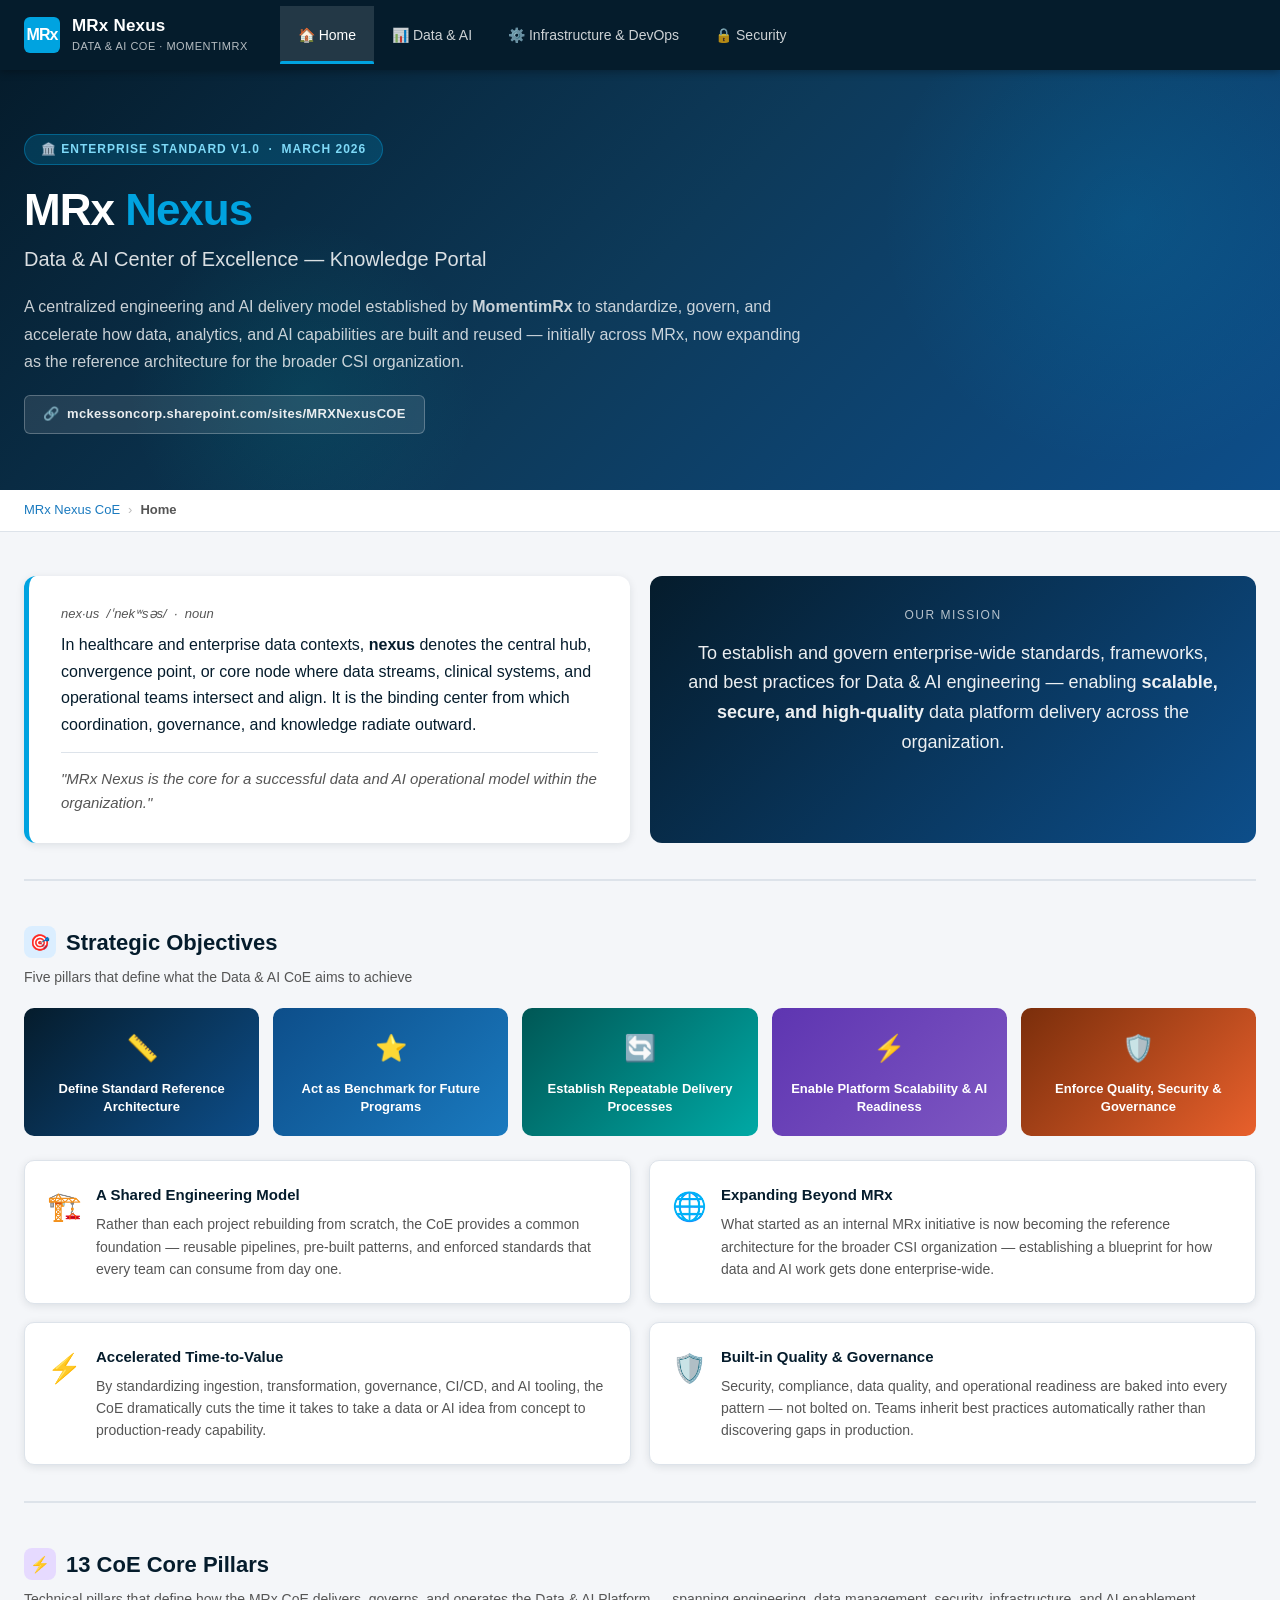
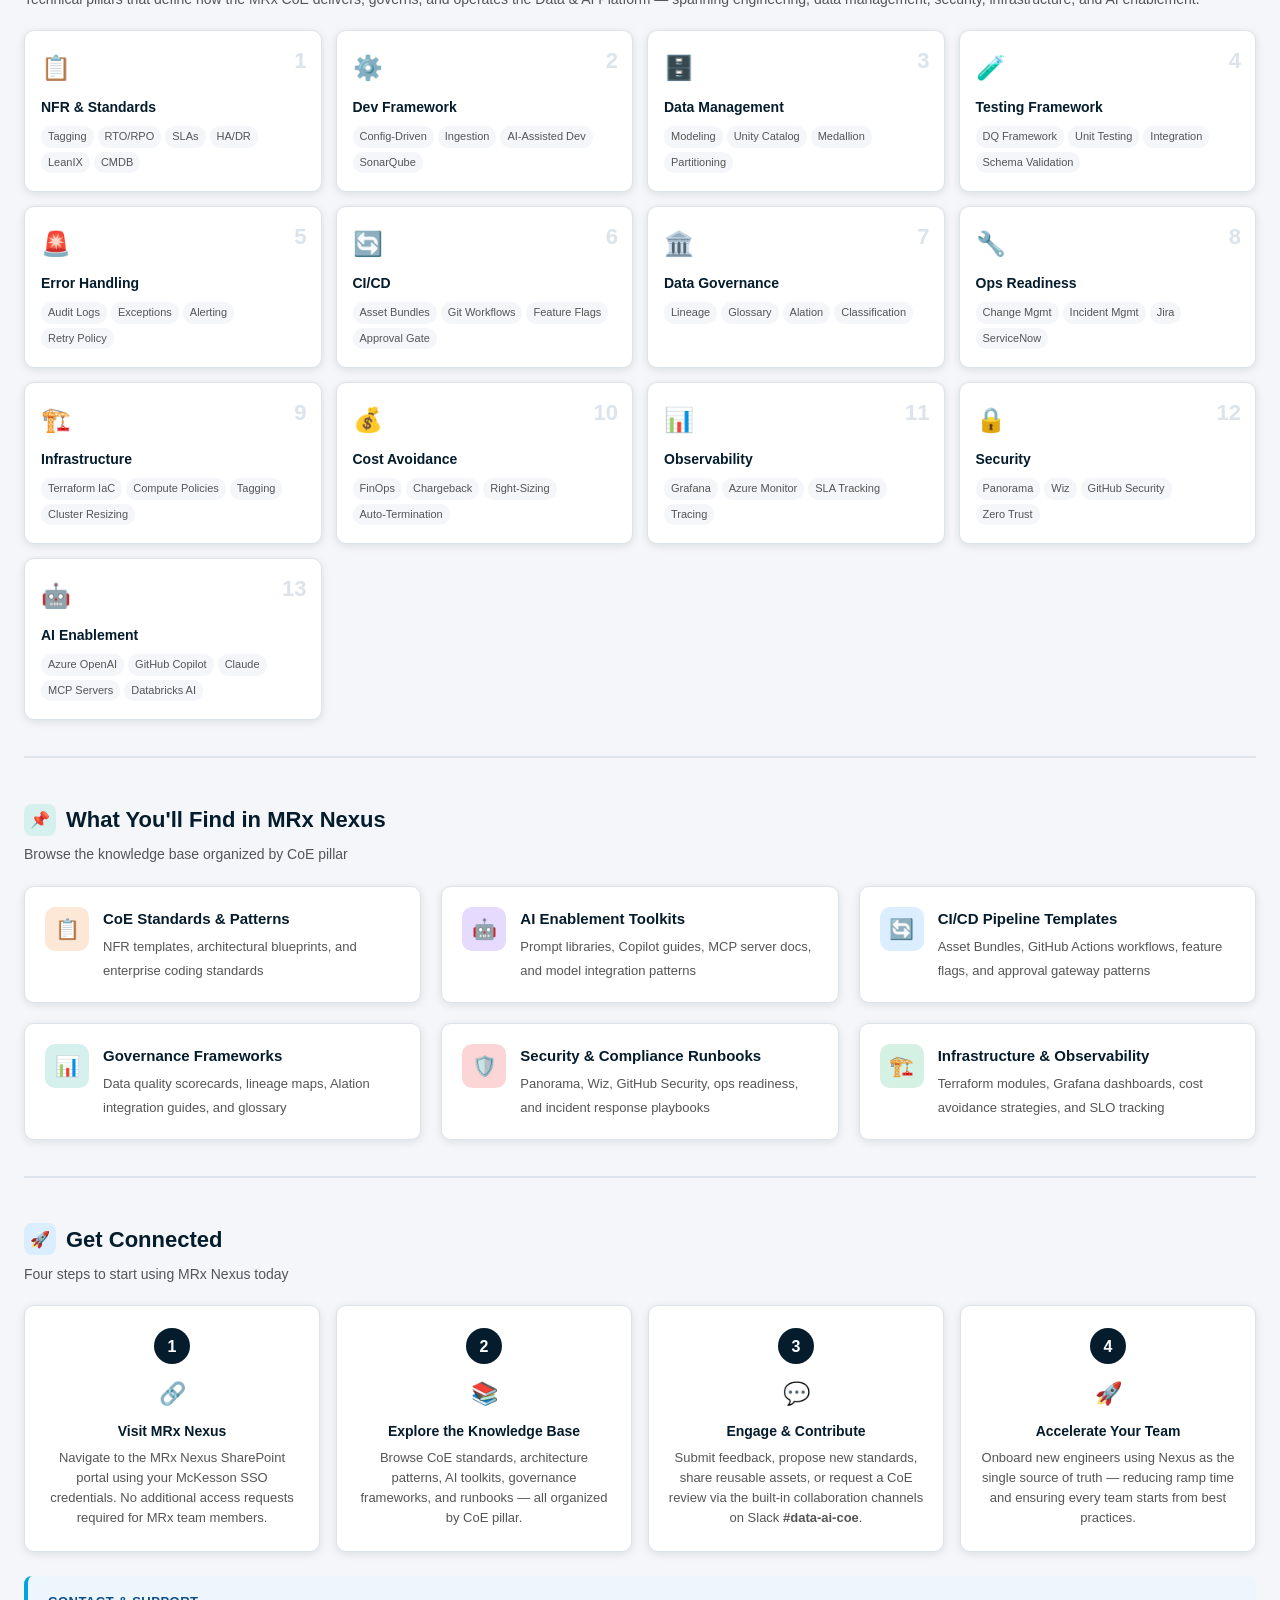
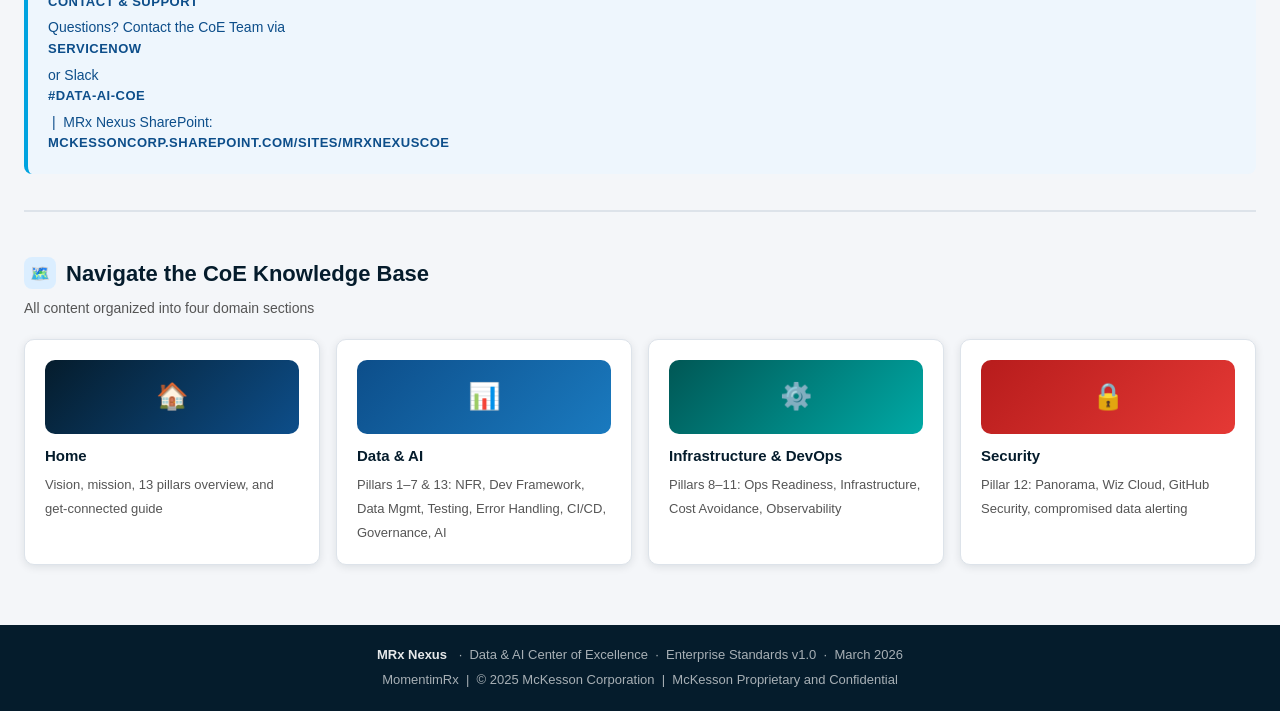
==== commit 09ee1f63: "Enrich MRx Nexus portal with CoE doc content + add SharePoint deployment guide Co-authored-by: vmuth" ====
--- a/index.html
+++ b/index.html
@@ -3,8 +3,120 @@
 <head>
   <meta charset="UTF-8" />
   <meta name="viewport" content="width=device-width, initial-scale=1.0" />
-  <title>MRx Platform | Home</title>
+  <title>MRx Nexus | Data &amp; AI Center of Excellence</title>
   <link rel="stylesheet" href="styles.css" />
+  <style>
+    .hero-nexus {
+      background: linear-gradient(135deg, #051c2c 0%, #0d3a5a 50%, #0d4e8a 100%);
+      color: #fff;
+      padding: 64px 24px 56px;
+      position: relative;
+      overflow: hidden;
+    }
+    .hero-nexus::before {
+      content: '';
+      position: absolute;
+      top: -100px; right: -100px;
+      width: 500px; height: 500px;
+      background: radial-gradient(circle, rgba(0,163,224,0.15) 0%, transparent 70%);
+      border-radius: 50%;
+    }
+    .hero-nexus::after {
+      content: '';
+      position: absolute;
+      bottom: -80px; left: 10%;
+      width: 350px; height: 350px;
+      background: radial-gradient(circle, rgba(0,169,165,0.12) 0%, transparent 70%);
+      border-radius: 50%;
+    }
+    .hero-nexus-inner { max-width: 1400px; margin: 0 auto; position: relative; z-index: 1; }
+    .hero-nexus-badge {
+      display: inline-flex; align-items: center; gap: 8px;
+      background: rgba(0,163,224,0.2); border: 1px solid rgba(0,163,224,0.4);
+      color: #7ed9f7; padding: 5px 16px; border-radius: 20px;
+      font-size: 12px; font-weight: 600; letter-spacing: 1px; text-transform: uppercase;
+      margin-bottom: 20px;
+    }
+    .hero-nexus h1 { font-size: 44px; font-weight: 900; line-height: 1.15; margin-bottom: 8px; letter-spacing: -1px; }
+    .hero-nexus h1 span { color: var(--mrx-accent); }
+    .hero-sub-title { font-size: 20px; font-weight: 400; opacity: 0.85; margin-bottom: 18px; }
+    .hero-nexus .hero-desc { font-size: 16px; opacity: 0.78; max-width: 780px; line-height: 1.7; }
+    .hero-url {
+      display: inline-flex; align-items: center; gap: 8px;
+      background: rgba(255,255,255,0.1); border: 1px solid rgba(255,255,255,0.25);
+      color: rgba(255,255,255,0.9); padding: 8px 18px; border-radius: 6px;
+      font-size: 13px; font-weight: 600; margin-top: 20px; letter-spacing: 0.3px;
+    }
+    .nexus-def-box {
+      background: var(--white); border-radius: 12px; padding: 28px 32px;
+      border-left: 5px solid var(--mrx-accent);
+      box-shadow: var(--card-shadow);
+    }
+    .nexus-def-box .phonetic { font-size: 13px; color: var(--text-secondary); margin-bottom: 8px; font-style: italic; }
+    .nexus-def-box .definition { font-size: 16px; color: var(--mrx-blue); line-height: 1.65; }
+    .nexus-def-box .quote { font-size: 15px; color: var(--text-secondary); font-style: italic; margin-top: 14px; border-top: 1px solid var(--mrx-border); padding-top: 14px; }
+    .pillar-grid { display: grid; grid-template-columns: repeat(4, 1fr); gap: 14px; }
+    @media(max-width:1100px){ .pillar-grid { grid-template-columns: repeat(2, 1fr); } }
+    @media(max-width:680px){ .pillar-grid { grid-template-columns: 1fr; } }
+    .pillar-card {
+      background: var(--white); border: 1px solid var(--mrx-border);
+      border-radius: 10px; padding: 18px 16px;
+      box-shadow: var(--card-shadow); transition: box-shadow 0.2s, transform 0.2s;
+      position: relative;
+    }
+    .pillar-card:hover { box-shadow: var(--card-shadow-hover); transform: translateY(-2px); }
+    .pillar-num {
+      position: absolute; top: 12px; right: 14px;
+      font-size: 22px; font-weight: 900; color: var(--mrx-border);
+    }
+    .pillar-icon { font-size: 24px; margin-bottom: 8px; }
+    .pillar-name { font-size: 14px; font-weight: 700; color: var(--mrx-blue); margin-bottom: 5px; }
+    .pillar-tags { display: flex; flex-wrap: wrap; gap: 4px; margin-top: 8px; }
+    .pillar-tags span { font-size: 11px; background: var(--mrx-gray-light); color: var(--text-secondary); padding: 2px 7px; border-radius: 10px; }
+    .objective-grid { display: grid; grid-template-columns: repeat(5, 1fr); gap: 14px; }
+    @media(max-width:1100px){ .objective-grid { grid-template-columns: repeat(3, 1fr); } }
+    @media(max-width:680px){ .objective-grid { grid-template-columns: 1fr 1fr; } }
+    .obj-card {
+      background: linear-gradient(135deg, var(--mrx-blue), var(--mrx-blue-mid));
+      color: #fff; border-radius: 10px; padding: 20px 16px; text-align: center;
+    }
+    .obj-card .obj-icon { font-size: 26px; margin-bottom: 10px; }
+    .obj-card .obj-text { font-size: 13px; font-weight: 600; line-height: 1.4; }
+    .what-means-grid { display: grid; grid-template-columns: repeat(2, 1fr); gap: 18px; }
+    @media(max-width:720px){ .what-means-grid { grid-template-columns: 1fr; } }
+    .wm-card {
+      background: var(--white); border: 1px solid var(--mrx-border); border-radius: 10px; padding: 22px;
+      display: flex; gap: 14px; box-shadow: var(--card-shadow);
+    }
+    .wm-icon { font-size: 28px; flex-shrink: 0; margin-top: 2px; }
+    .wm-title { font-size: 15px; font-weight: 700; color: var(--mrx-blue); margin-bottom: 6px; }
+    .wm-desc { font-size: 14px; color: var(--text-secondary); line-height: 1.6; }
+    .get-connected-steps { display: grid; grid-template-columns: repeat(4,1fr); gap: 16px; }
+    @media(max-width:900px){ .get-connected-steps { grid-template-columns: repeat(2,1fr); } }
+    @media(max-width:600px){ .get-connected-steps { grid-template-columns: 1fr; } }
+    .gc-step {
+      background: var(--white); border: 1px solid var(--mrx-border); border-radius: 10px;
+      padding: 22px 18px; box-shadow: var(--card-shadow); text-align: center;
+    }
+    .gc-step-num {
+      width: 36px; height: 36px; border-radius: 50%;
+      background: var(--mrx-blue); color: #fff;
+      font-weight: 900; font-size: 16px;
+      display: flex; align-items: center; justify-content: center;
+      margin: 0 auto 12px;
+    }
+    .gc-step-icon { font-size: 22px; margin-bottom: 8px; }
+    .gc-step-title { font-size: 14px; font-weight: 700; color: var(--mrx-blue); margin-bottom: 6px; }
+    .gc-step-desc { font-size: 13px; color: var(--text-secondary); line-height: 1.55; }
+    .mission-box {
+      background: linear-gradient(135deg, var(--mrx-blue) 0%, var(--mrx-blue-mid) 100%);
+      color: #fff; border-radius: 12px; padding: 30px 32px;
+      text-align: center;
+    }
+    .mission-box .mission-label { font-size: 12px; text-transform: uppercase; letter-spacing: 1.5px; opacity: 0.7; margin-bottom: 14px; }
+    .mission-box .mission-text { font-size: 18px; line-height: 1.65; font-weight: 400; opacity: 0.93; max-width: 900px; margin: 0 auto; }
+    .footer-brand { display: flex; align-items: center; justify-content: center; gap: 8px; margin-bottom: 4px; }
+  </style>
 </head>
 <body>
 
@@ -14,8 +126,8 @@
     <a href="index.html" class="nav-brand">
       <div class="nav-brand-logo">MRx</div>
       <div>
-        <span class="nav-brand-text">MRx Platform</span>
-        <span class="nav-brand-sub">McKinsey Internal</span>
+        <span class="nav-brand-text">MRx Nexus</span>
+        <span class="nav-brand-sub">Data &amp; AI CoE · MomentimRx</span>
       </div>
     </a>
     <ul class="nav-links">
@@ -27,440 +139,280 @@
   </div>
 </nav>
 
+<!-- ─── Hero ────────────────────────────────────────────────────────────── -->
+<section class="hero-nexus">
+  <div class="hero-nexus-inner">
+    <div class="hero-nexus-badge">🏛️ Enterprise Standard v1.0 &nbsp;·&nbsp; March 2026</div>
+    <h1>MRx <span>Nexus</span></h1>
+    <p class="hero-sub-title">Data &amp; AI Center of Excellence — Knowledge Portal</p>
+    <p class="hero-desc">
+      A centralized engineering and AI delivery model established by <strong>MomentimRx</strong> to standardize, govern, and accelerate how data, analytics, and AI capabilities are built and reused — initially across MRx, now expanding as the reference architecture for the broader CSI organization.
+    </p>
+    <div class="hero-url">🔗 &nbsp;mckessoncorp.sharepoint.com/sites/MRXNexusCOE</div>
+  </div>
+</section>
+
 <!-- ─── Breadcrumb ──────────────────────────────────────────────────────── -->
 <div class="breadcrumb">
   <div class="breadcrumb-inner">
-    <a href="index.html">MRx Platform</a>
+    <a href="index.html">MRx Nexus CoE</a>
     <span class="sep">›</span>
     <strong>Home</strong>
   </div>
 </div>
 
-<!-- ─── Hero ────────────────────────────────────────────────────────────── -->
-<section class="page-hero">
-  <div class="page-hero-inner">
-    <div class="hero-badge">MRx Platform Portal</div>
-    <h1>Modern Research &amp; Analytics Platform</h1>
-    <p>A McKinsey-wide engineering platform delivering secure, scalable, and AI-augmented data and analytics capabilities — built on Databricks, Azure, and GitHub with enterprise-grade governance and operational excellence.</p>
-  </div>
-</section>
-
 <!-- ─── Main Content ────────────────────────────────────────────────────── -->
 <main class="page-content">
 
-  <!-- Vision & Mission ──────────────────────────────────────────────────── -->
-  <section class="section-anchor" id="vision">
-    <div class="section-title">
-      <span class="icon icon-blue" style="background:#dbeeff;">🎯</span>
-      Vision &amp; Mission
-    </div>
-    <div class="section-subtitle">Our strategic direction and guiding principles</div>
-
-    <div class="grid-2" style="margin-bottom:20px;">
-      <div class="card">
-        <div class="card-header">
-          <div class="card-icon icon-blue">🔭</div>
-          <div class="card-title">Platform Vision</div>
+  <!-- What is Nexus? ───────────────────────────────────────────────────── -->
+  <section class="section-anchor" id="what-is-nexus" style="margin-bottom:36px;">
+    <div class="grid-2">
+      <div class="nexus-def-box">
+        <div class="phonetic">nex·us &nbsp;/ˈnekʷsəs/ &nbsp;· &nbsp;noun</div>
+        <p class="definition">
+          In healthcare and enterprise data contexts, <strong>nexus</strong> denotes the central hub, convergence point, or core node where data streams, clinical systems, and operational teams intersect and align. It is the binding center from which coordination, governance, and knowledge radiate outward.
+        </p>
+        <p class="quote">"MRx Nexus is the core for a successful data and AI operational model within the organization."</p>
+      </div>
+      <div class="mission-box">
+        <div class="mission-label">Our Mission</div>
+        <p class="mission-text">
+          To establish and govern enterprise-wide standards, frameworks, and best practices for Data &amp; AI engineering — enabling <strong>scalable, secure, and high-quality</strong> data platform delivery across the organization.
+        </p>
+      </div>
+    </div>
+  </section>
+
+  <hr class="section-divider" />
+
+  <!-- Strategic Objectives ─────────────────────────────────────────────── -->
+  <section class="section-anchor" id="objectives">
+    <div class="section-title"><span class="icon icon-blue">🎯</span> Strategic Objectives</div>
+    <div class="section-subtitle">Five pillars that define what the Data &amp; AI CoE aims to achieve</div>
+    <div class="objective-grid" style="margin-bottom:24px;">
+      <div class="obj-card"><div class="obj-icon">📏</div><div class="obj-text">Define Standard Reference Architecture</div></div>
+      <div class="obj-card" style="background:linear-gradient(135deg,#0d4e8a,#1a7abf);"><div class="obj-icon">⭐</div><div class="obj-text">Act as Benchmark for Future Programs</div></div>
+      <div class="obj-card" style="background:linear-gradient(135deg,#005755,#00a9a5);"><div class="obj-icon">🔄</div><div class="obj-text">Establish Repeatable Delivery Processes</div></div>
+      <div class="obj-card" style="background:linear-gradient(135deg,#5e35b1,#7e57c2);"><div class="obj-icon">⚡</div><div class="obj-text">Enable Platform Scalability &amp; AI Readiness</div></div>
+      <div class="obj-card" style="background:linear-gradient(135deg,#7a2e0b,#e8602c);"><div class="obj-icon">🛡️</div><div class="obj-text">Enforce Quality, Security &amp; Governance</div></div>
+    </div>
+
+    <div class="what-means-grid">
+      <div class="wm-card">
+        <div class="wm-icon">🏗️</div>
+        <div>
+          <div class="wm-title">A Shared Engineering Model</div>
+          <p class="wm-desc">Rather than each project rebuilding from scratch, the CoE provides a common foundation — reusable pipelines, pre-built patterns, and enforced standards that every team can consume from day one.</p>
         </div>
-        <p class="card-desc">Enable McKinsey's Modern Research practices with a <strong>cloud-native, AI-augmented data platform</strong> that delivers trusted insights faster — accelerating the firm's ability to serve clients with data-driven intelligence at scale.</p>
-        <p class="card-desc" style="margin-top:10px;">The MRx platform is the <strong>single pane of glass</strong> for all research data engineering: from raw ingestion to curated, governed datasets that fuel analytics, AI models, and client-facing products.</p>
-      </div>
-      <div class="card">
-        <div class="card-header">
-          <div class="card-icon icon-teal">🚀</div>
-          <div class="card-title">Mission Statement</div>
+      </div>
+      <div class="wm-card">
+        <div class="wm-icon">🌐</div>
+        <div>
+          <div class="wm-title">Expanding Beyond MRx</div>
+          <p class="wm-desc">What started as an internal MRx initiative is now becoming the reference architecture for the broader CSI organization — establishing a blueprint for how data and AI work gets done enterprise-wide.</p>
         </div>
-        <p class="card-desc">Deliver a <strong>production-grade, enterprise-ready</strong> data engineering foundation that:</p>
-        <ul class="styled-list" style="margin-top:10px;">
-          <li>Accelerates time-to-insight through config-driven pipelines and AI-assisted development</li>
-          <li>Enforces security, compliance, and governance by design — not by afterthought</li>
-          <li>Reduces operational toil through automated CICD, observability, and self-healing patterns</li>
-          <li>Enables cost-aware, sustainable compute consumption aligned with FinOps principles</li>
-          <li>Empowers engineering teams with standardized frameworks, tools, and best practices</li>
-        </ul>
-      </div>
-    </div>
-
-    <div class="grid-4">
-      <div class="stat-card">
-        <div class="stat-value" style="color:var(--mckinsey-blue);">Medallion</div>
-        <div class="stat-label">Architecture (Bronze → Silver → Gold)</div>
-      </div>
-      <div class="stat-card">
-        <div class="stat-value" style="color:var(--mckinsey-teal);">Zero-Trust</div>
-        <div class="stat-label">Security Model &amp; Access Control</div>
-      </div>
-      <div class="stat-card">
-        <div class="stat-value" style="color:var(--mckinsey-green);">AI-First</div>
-        <div class="stat-label">Development Workflow with Copilot &amp; Assistants</div>
-      </div>
-      <div class="stat-card">
-        <div class="stat-value" style="color:var(--mckinsey-orange);">GitOps</div>
-        <div class="stat-label">Asset Bundles &amp; Approval Gateway CICD</div>
+      </div>
+      <div class="wm-card">
+        <div class="wm-icon">⚡</div>
+        <div>
+          <div class="wm-title">Accelerated Time-to-Value</div>
+          <p class="wm-desc">By standardizing ingestion, transformation, governance, CI/CD, and AI tooling, the CoE dramatically cuts the time it takes to take a data or AI idea from concept to production-ready capability.</p>
+        </div>
+      </div>
+      <div class="wm-card">
+        <div class="wm-icon">🛡️</div>
+        <div>
+          <div class="wm-title">Built-in Quality &amp; Governance</div>
+          <p class="wm-desc">Security, compliance, data quality, and operational readiness are baked into every pattern — not bolted on. Teams inherit best practices automatically rather than discovering gaps in production.</p>
+        </div>
       </div>
     </div>
   </section>
 
   <hr class="section-divider" />
 
-  <!-- Platform Summary ──────────────────────────────────────────────────── -->
-  <section class="section-anchor" id="summary">
-    <div class="section-title">
-      <span class="icon icon-teal">📋</span>
-      Platform Summary
-    </div>
-    <div class="section-subtitle">End-to-end overview of the MRx data engineering ecosystem</div>
-
-    <div class="info-box blue" style="margin-bottom:20px;">
-      <strong>What is MRx?</strong>
-      MRx (Modern Research Platform) is McKinsey's enterprise Databricks-on-Azure data engineering platform. It provides standardised frameworks for data ingestion, transformation, governance, and AI-powered analytics — all deployed through Terraform-managed infrastructure and managed by GitOps CICD pipelines.
-    </div>
-
-    <div class="grid-3">
-      <div class="card">
-        <div class="card-header">
-          <div class="card-icon icon-blue">🏗️</div>
-          <div class="card-title">Data Engineering Foundation</div>
-        </div>
-        <ul class="styled-list">
-          <li>Config-driven / metadata-driven ingestion pipelines</li>
-          <li>Medallion architecture: Bronze, Silver, Gold layers</li>
-          <li>Managed Delta tables with partitioning &amp; vacuuming</li>
-          <li>Databricks Asset Bundles for environment promotion</li>
-          <li>SonarQube for continuous code quality analysis</li>
-        </ul>
-        <div class="tags"><span class="tag tag-blue">Databricks</span><span class="tag tag-teal">Delta Lake</span><span class="tag tag-gray">Azure</span></div>
-      </div>
-      <div class="card">
-        <div class="card-header">
-          <div class="card-icon icon-green">🤖</div>
-          <div class="card-title">AI &amp; Intelligence Layer</div>
-        </div>
-        <ul class="styled-list">
-          <li>GitHub Copilot &amp; Claude AI for development acceleration</li>
-          <li>Databricks AI Assistant for notebook intelligence</li>
-          <li>OpenAI integrations for research augmentation</li>
-          <li>MCP (Model Context Protocol) servers</li>
-          <li>Windsurf AI-assisted IDE (TBD)</li>
-        </ul>
-        <div class="tags"><span class="tag tag-purple">OpenAI</span><span class="tag tag-blue">Copilot</span><span class="tag tag-teal">MCP</span></div>
-      </div>
-      <div class="card">
-        <div class="card-header">
-          <div class="card-icon icon-orange">🔒</div>
-          <div class="card-title">Security &amp; Compliance</div>
-        </div>
-        <ul class="styled-list">
-          <li>Wiz Cloud security posture monitoring</li>
-          <li>Panorama vulnerability management integration</li>
-          <li>GitHub Advanced Security scanning</li>
-          <li>SOX/SOC audit logging and compliance framework</li>
-          <li>Zero-trust network &amp; identity model</li>
-        </ul>
-        <div class="tags"><span class="tag tag-red">Wiz</span><span class="tag tag-orange">Panorama</span><span class="tag tag-gray">SOX/SOC</span></div>
-      </div>
-      <div class="card">
-        <div class="card-header">
-          <div class="card-icon icon-purple">⚙️</div>
-          <div class="card-title">Infrastructure &amp; Platform</div>
-        </div>
-        <ul class="styled-list">
-          <li>Terraform IaC for all Azure and Databricks resources</li>
-          <li>Compute policies, cluster auto-sizing &amp; optimisation</li>
-          <li>FinOps cost monitoring via Azure Cost Management</li>
-          <li>Grafana + Azure Monitor for platform observability</li>
-          <li>LeanIX integration for architecture governance (BA/AS numbers)</li>
-        </ul>
-        <div class="tags"><span class="tag tag-blue">Terraform</span><span class="tag tag-teal">Grafana</span><span class="tag tag-green">LeanIX</span></div>
-      </div>
-      <div class="card">
-        <div class="card-header">
-          <div class="card-icon icon-teal">🗂️</div>
-          <div class="card-title">Data Governance</div>
-        </div>
-        <ul class="styled-list">
-          <li>Alation data catalog integration for discoverability</li>
-          <li>Automated lineage extraction from Databricks Unity Catalog</li>
-          <li>Table &amp; view definitions with business data glossary</li>
-          <li>Data quality framework with automated DQ checks</li>
-          <li>Role-based access control and data classification</li>
-        </ul>
-        <div class="tags"><span class="tag tag-blue">Alation</span><span class="tag tag-teal">Unity Catalog</span><span class="tag tag-green">Lineage</span></div>
-      </div>
-      <div class="card">
-        <div class="card-header">
-          <div class="card-icon icon-red">📣</div>
-          <div class="card-title">Operations &amp; Support</div>
-        </div>
-        <ul class="styled-list">
-          <li>ServiceNow for incident &amp; change management</li>
-          <li>Jira for sprint planning and issue tracking</li>
-          <li>Defined assignment groups per platform domain</li>
-          <li>Automated error reporting &amp; alerting framework</li>
-          <li>RTO/RPO targets, HA/DR architecture standards</li>
-        </ul>
-        <div class="tags"><span class="tag tag-orange">ServiceNow</span><span class="tag tag-blue">Jira</span><span class="tag tag-gray">HA/DR</span></div>
+  <!-- 13 CoE Pillars ───────────────────────────────────────────────────── -->
+  <section class="section-anchor" id="pillars">
+    <div class="section-title"><span class="icon icon-purple">⚡</span> 13 CoE Core Pillars</div>
+    <div class="section-subtitle">Technical pillars that define how the MRx CoE delivers, governs, and operates the Data &amp; AI Platform — spanning engineering, data management, security, infrastructure, and AI enablement.</div>
+
+    <div class="pillar-grid">
+      <div class="pillar-card">
+        <span class="pillar-num">1</span>
+        <div class="pillar-icon">📋</div>
+        <div class="pillar-name">NFR &amp; Standards</div>
+        <div class="pillar-tags"><span>Tagging</span><span>RTO/RPO</span><span>SLAs</span><span>HA/DR</span><span>LeanIX</span><span>CMDB</span></div>
+      </div>
+      <div class="pillar-card">
+        <span class="pillar-num">2</span>
+        <div class="pillar-icon">⚙️</div>
+        <div class="pillar-name">Dev Framework</div>
+        <div class="pillar-tags"><span>Config-Driven</span><span>Ingestion</span><span>AI-Assisted Dev</span><span>SonarQube</span></div>
+      </div>
+      <div class="pillar-card">
+        <span class="pillar-num">3</span>
+        <div class="pillar-icon">🗄️</div>
+        <div class="pillar-name">Data Management</div>
+        <div class="pillar-tags"><span>Modeling</span><span>Unity Catalog</span><span>Medallion</span><span>Partitioning</span></div>
+      </div>
+      <div class="pillar-card">
+        <span class="pillar-num">4</span>
+        <div class="pillar-icon">🧪</div>
+        <div class="pillar-name">Testing Framework</div>
+        <div class="pillar-tags"><span>DQ Framework</span><span>Unit Testing</span><span>Integration</span><span>Schema Validation</span></div>
+      </div>
+      <div class="pillar-card">
+        <span class="pillar-num">5</span>
+        <div class="pillar-icon">🚨</div>
+        <div class="pillar-name">Error Handling</div>
+        <div class="pillar-tags"><span>Audit Logs</span><span>Exceptions</span><span>Alerting</span><span>Retry Policy</span></div>
+      </div>
+      <div class="pillar-card">
+        <span class="pillar-num">6</span>
+        <div class="pillar-icon">🔄</div>
+        <div class="pillar-name">CI/CD</div>
+        <div class="pillar-tags"><span>Asset Bundles</span><span>Git Workflows</span><span>Feature Flags</span><span>Approval Gate</span></div>
+      </div>
+      <div class="pillar-card">
+        <span class="pillar-num">7</span>
+        <div class="pillar-icon">🏛️</div>
+        <div class="pillar-name">Data Governance</div>
+        <div class="pillar-tags"><span>Lineage</span><span>Glossary</span><span>Alation</span><span>Classification</span></div>
+      </div>
+      <div class="pillar-card">
+        <span class="pillar-num">8</span>
+        <div class="pillar-icon">🔧</div>
+        <div class="pillar-name">Ops Readiness</div>
+        <div class="pillar-tags"><span>Change Mgmt</span><span>Incident Mgmt</span><span>Jira</span><span>ServiceNow</span></div>
+      </div>
+      <div class="pillar-card">
+        <span class="pillar-num">9</span>
+        <div class="pillar-icon">🏗️</div>
+        <div class="pillar-name">Infrastructure</div>
+        <div class="pillar-tags"><span>Terraform IaC</span><span>Compute Policies</span><span>Tagging</span><span>Cluster Resizing</span></div>
+      </div>
+      <div class="pillar-card">
+        <span class="pillar-num">10</span>
+        <div class="pillar-icon">💰</div>
+        <div class="pillar-name">Cost Avoidance</div>
+        <div class="pillar-tags"><span>FinOps</span><span>Chargeback</span><span>Right-Sizing</span><span>Auto-Termination</span></div>
+      </div>
+      <div class="pillar-card">
+        <span class="pillar-num">11</span>
+        <div class="pillar-icon">📊</div>
+        <div class="pillar-name">Observability</div>
+        <div class="pillar-tags"><span>Grafana</span><span>Azure Monitor</span><span>SLA Tracking</span><span>Tracing</span></div>
+      </div>
+      <div class="pillar-card">
+        <span class="pillar-num">12</span>
+        <div class="pillar-icon">🔒</div>
+        <div class="pillar-name">Security</div>
+        <div class="pillar-tags"><span>Panorama</span><span>Wiz</span><span>GitHub Security</span><span>Zero Trust</span></div>
+      </div>
+      <div class="pillar-card">
+        <span class="pillar-num">13</span>
+        <div class="pillar-icon">🤖</div>
+        <div class="pillar-name">AI Enablement</div>
+        <div class="pillar-tags"><span>Azure OpenAI</span><span>GitHub Copilot</span><span>Claude</span><span>MCP Servers</span><span>Databricks AI</span></div>
       </div>
     </div>
   </section>
 
   <hr class="section-divider" />
 
-  <!-- MRx Capabilities ──────────────────────────────────────────────────── -->
-  <section class="section-anchor" id="capabilities">
-    <div class="section-title">
-      <span class="icon icon-purple">⚡</span>
-      MRx Capabilities
-    </div>
-    <div class="section-subtitle">Core engineering and platform capabilities delivered by the MRx Platform</div>
-
-    <table class="data-table" style="margin-bottom:20px;">
-      <thead>
-        <tr>
-          <th>Capability</th>
-          <th>Description</th>
-          <th>Key Technologies</th>
-          <th>Status</th>
-        </tr>
-      </thead>
-      <tbody>
-        <tr>
-          <td><strong>NFR Framework</strong></td>
-          <td>Non-functional requirements template covering tagging, security checks, RTO/RPO, SLAs, HA/DR, and LeanIX integration with BA/AS numbers</td>
-          <td>LeanIX, Azure Policy, ServiceNow</td>
-          <td><span class="tag tag-green">Live</span></td>
-        </tr>
-        <tr>
-          <td><strong>Development Framework</strong></td>
-          <td>Config-driven / metadata-driven engineering pipelines with AI-assisted development, ingestion tools, and SonarQube code quality gates</td>
-          <td>Databricks, SonarQube, GitHub Copilot</td>
-          <td><span class="tag tag-green">Live</span></td>
-        </tr>
-        <tr>
-          <td><strong>Data Management</strong></td>
-          <td>Data modelling, catalog structure, medallion layers (Bronze/Silver/Gold), managed tables, partitioning, vacuuming strategies</td>
-          <td>Delta Lake, Unity Catalog, Alation</td>
-          <td><span class="tag tag-green">Live</span></td>
-        </tr>
-        <tr>
-          <td><strong>Testing Framework</strong></td>
-          <td>Data quality framework with automated DQ checks, unit testing frameworks, and regression testing pipelines</td>
-          <td>Great Expectations, pytest, Databricks</td>
-          <td><span class="tag tag-green">Live</span></td>
-        </tr>
-        <tr>
-          <td><strong>Error Handling</strong></td>
-          <td>Audit logs, exception logging, error reporting, and alerting framework across all pipeline components</td>
-          <td>Azure Monitor, Grafana, PagerDuty</td>
-          <td><span class="tag tag-green">Live</span></td>
-        </tr>
-        <tr>
-          <td><strong>CICD Pipeline</strong></td>
-          <td>Asset bundles, GitHub Actions workflows, feature flags, approval gateways for code release management</td>
-          <td>GitHub Actions, Databricks Asset Bundles</td>
-          <td><span class="tag tag-green">Live</span></td>
-        </tr>
-        <tr>
-          <td><strong>Data Governance</strong></td>
-          <td>Lineage extraction, table/view definitions, data glossary, Alation catalog integration</td>
-          <td>Alation, Unity Catalog, OpenMetadata</td>
-          <td><span class="tag tag-blue">In Progress</span></td>
-        </tr>
-        <tr>
-          <td><strong>Ops Readiness</strong></td>
-          <td>Change management, incident management, assignment groups, Jira, ServiceNow, SOX/SOC auditing</td>
-          <td>ServiceNow, Jira, Azure Monitor</td>
-          <td><span class="tag tag-green">Live</span></td>
-        </tr>
-        <tr>
-          <td><strong>Infrastructure</strong></td>
-          <td>Terraform deployments, compute policies, tagging, cluster resizing, compute optimisation</td>
-          <td>Terraform, Azure, Databricks</td>
-          <td><span class="tag tag-green">Live</span></td>
-        </tr>
-        <tr>
-          <td><strong>Cost Avoidance</strong></td>
-          <td>Cost monitoring using FinOps tooling with cluster auto-termination and right-sizing recommendations</td>
-          <td>Azure Cost Management, FinOps</td>
-          <td><span class="tag tag-green">Live</span></td>
-        </tr>
-        <tr>
-          <td><strong>Platform Observability</strong></td>
-          <td>Grafana dashboards and Azure Monitor alerting for real-time platform health and pipeline SLAs</td>
-          <td>Grafana, Azure Monitor</td>
-          <td><span class="tag tag-green">Live</span></td>
-        </tr>
-        <tr>
-          <td><strong>AI Capabilities</strong></td>
-          <td>OpenAI, GitHub Copilot/Claude, MCP servers, Databricks AI Assistant, Windsurf IDE</td>
-          <td>OpenAI, GitHub Copilot, Databricks AI</td>
-          <td><span class="tag tag-blue">In Progress</span></td>
-        </tr>
-        <tr>
-          <td><strong>Security</strong></td>
-          <td>Panorama vulnerability management, Wiz Cloud monitoring, GitHub Security scanner, monitoring &amp; alerting for compromised data</td>
-          <td>Wiz, Panorama, GitHub Advanced Security</td>
-          <td><span class="tag tag-green">Live</span></td>
-        </tr>
-      </tbody>
-    </table>
+  <!-- What You'll Find in MRx Nexus ───────────────────────────────────── -->
+  <section class="section-anchor" id="whats-inside">
+    <div class="section-title"><span class="icon icon-teal">📌</span> What You'll Find in MRx Nexus</div>
+    <div class="section-subtitle">Browse the knowledge base organized by CoE pillar</div>
+    <div class="grid-3" style="margin-bottom:24px;">
+      <a href="data-ai.html#nfr" class="quick-link-card">
+        <div class="quick-link-icon icon-orange">📋</div>
+        <div class="quick-link-text"><strong>CoE Standards &amp; Patterns</strong><span>NFR templates, architectural blueprints, and enterprise coding standards</span></div>
+      </a>
+      <a href="data-ai.html#ai" class="quick-link-card">
+        <div class="quick-link-icon icon-purple">🤖</div>
+        <div class="quick-link-text"><strong>AI Enablement Toolkits</strong><span>Prompt libraries, Copilot guides, MCP server docs, and model integration patterns</span></div>
+      </a>
+      <a href="data-ai.html#cicd" class="quick-link-card">
+        <div class="quick-link-icon icon-blue">🔄</div>
+        <div class="quick-link-text"><strong>CI/CD Pipeline Templates</strong><span>Asset Bundles, GitHub Actions workflows, feature flags, and approval gateway patterns</span></div>
+      </a>
+      <a href="data-ai.html#governance" class="quick-link-card">
+        <div class="quick-link-icon icon-teal">📊</div>
+        <div class="quick-link-text"><strong>Governance Frameworks</strong><span>Data quality scorecards, lineage maps, Alation integration guides, and glossary</span></div>
+      </a>
+      <a href="security.html" class="quick-link-card">
+        <div class="quick-link-icon icon-red">🛡️</div>
+        <div class="quick-link-text"><strong>Security &amp; Compliance Runbooks</strong><span>Panorama, Wiz, GitHub Security, ops readiness, and incident response playbooks</span></div>
+      </a>
+      <a href="infrastructure-devops.html" class="quick-link-card">
+        <div class="quick-link-icon icon-green">🏗️</div>
+        <div class="quick-link-text"><strong>Infrastructure &amp; Observability</strong><span>Terraform modules, Grafana dashboards, cost avoidance strategies, and SLO tracking</span></div>
+      </a>
+    </div>
   </section>
 
   <hr class="section-divider" />
 
-  <!-- Quick Links ───────────────────────────────────────────────────────── -->
-  <section class="section-anchor" id="quicklinks">
-    <div class="section-title">
-      <span class="icon icon-yellow" style="background:#fff3cc;">🔗</span>
-      Quick Links &amp; Applications
-    </div>
-    <div class="section-subtitle">Key platform portals, tools, and resources</div>
-
-    <div class="grid-2" style="margin-bottom:20px;">
-
-      <div>
-        <p style="font-size:13px;font-weight:700;text-transform:uppercase;letter-spacing:0.5px;color:var(--text-secondary);margin-bottom:12px;">Data &amp; Development</p>
-        <div style="display:flex;flex-direction:column;gap:10px;">
-          <a href="data-ai.html" class="quick-link-card">
-            <div class="quick-link-icon icon-blue">📊</div>
-            <div class="quick-link-text">
-              <strong>Data &amp; AI Portal</strong>
-              <span>Development frameworks, data management, testing, governance, and AI tooling</span>
-            </div>
-          </a>
-          <a href="#" class="quick-link-card">
-            <div class="quick-link-icon" style="background:#f0e8ff;">🧱</div>
-            <div class="quick-link-text">
-              <strong>Databricks Workspace</strong>
-              <span>Unified analytics platform for data engineering, ML, and BI workloads</span>
-            </div>
-          </a>
-          <a href="#" class="quick-link-card">
-            <div class="quick-link-icon icon-teal">📚</div>
-            <div class="quick-link-text">
-              <strong>Alation Data Catalog</strong>
-              <span>Data discovery, lineage, glossary, and stewardship platform</span>
-            </div>
-          </a>
-          <a href="#" class="quick-link-card">
-            <div class="quick-link-icon icon-green">🔍</div>
-            <div class="quick-link-text">
-              <strong>SonarQube Dashboard</strong>
-              <span>Continuous code quality and security vulnerability scanning</span>
-            </div>
-          </a>
-        </div>
-      </div>
-
-      <div>
-        <p style="font-size:13px;font-weight:700;text-transform:uppercase;letter-spacing:0.5px;color:var(--text-secondary);margin-bottom:12px;">Infrastructure &amp; Operations</p>
-        <div style="display:flex;flex-direction:column;gap:10px;">
-          <a href="infrastructure-devops.html" class="quick-link-card">
-            <div class="quick-link-icon icon-purple">⚙️</div>
-            <div class="quick-link-text">
-              <strong>Infrastructure &amp; DevOps Portal</strong>
-              <span>Terraform IaC, CICD workflows, ops readiness, cost, and observability</span>
-            </div>
-          </a>
-          <a href="#" class="quick-link-card">
-            <div class="quick-link-icon" style="background:#e8f5e9;">📈</div>
-            <div class="quick-link-text">
-              <strong>Grafana Dashboards</strong>
-              <span>Platform observability, pipeline SLA monitoring, and health dashboards</span>
-            </div>
-          </a>
-          <a href="#" class="quick-link-card">
-            <div class="quick-link-icon icon-orange">🎫</div>
-            <div class="quick-link-text">
-              <strong>ServiceNow Portal</strong>
-              <span>Incident management, change management, and service requests</span>
-            </div>
-          </a>
-          <a href="#" class="quick-link-card">
-            <div class="quick-link-icon icon-blue">📋</div>
-            <div class="quick-link-text">
-              <strong>Jira Project Board</strong>
-              <span>Sprint planning, backlog management, and delivery tracking</span>
-            </div>
-          </a>
-        </div>
-      </div>
-
-    </div>
-
-    <div>
-      <p style="font-size:13px;font-weight:700;text-transform:uppercase;letter-spacing:0.5px;color:var(--text-secondary);margin-bottom:12px;">Security &amp; Compliance</p>
-      <div class="grid-4">
-        <a href="security.html" class="quick-link-card">
-          <div class="quick-link-icon icon-red">🔒</div>
-          <div class="quick-link-text">
-            <strong>Security Portal</strong>
-            <span>Vulnerability management, cloud security &amp; compliance</span>
-          </div>
-        </a>
-        <a href="#" class="quick-link-card">
-          <div class="quick-link-icon icon-red">☁️</div>
-          <div class="quick-link-text">
-            <strong>Wiz Cloud Security</strong>
-            <span>Cloud security posture &amp; risk management</span>
-          </div>
-        </a>
-        <a href="#" class="quick-link-card">
-          <div class="quick-link-icon" style="background:#fff3cc;">🛡️</div>
-          <div class="quick-link-text">
-            <strong>GitHub Security</strong>
-            <span>Advanced Security scanning, secret detection &amp; alerts</span>
-          </div>
-        </a>
-        <a href="#" class="quick-link-card">
-          <div class="quick-link-icon icon-orange">🏛️</div>
-          <div class="quick-link-text">
-            <strong>LeanIX Architecture</strong>
-            <span>Enterprise architecture governance with BA/AS numbers</span>
-          </div>
-        </a>
-      </div>
+  <!-- Get Connected ────────────────────────────────────────────────────── -->
+  <section class="section-anchor" id="get-connected">
+    <div class="section-title"><span class="icon icon-blue">🚀</span> Get Connected</div>
+    <div class="section-subtitle">Four steps to start using MRx Nexus today</div>
+    <div class="get-connected-steps" style="margin-bottom:24px;">
+      <div class="gc-step">
+        <div class="gc-step-num">1</div>
+        <div class="gc-step-icon">🔗</div>
+        <div class="gc-step-title">Visit MRx Nexus</div>
+        <p class="gc-step-desc">Navigate to the MRx Nexus SharePoint portal using your McKesson SSO credentials. No additional access requests required for MRx team members.</p>
+      </div>
+      <div class="gc-step">
+        <div class="gc-step-num">2</div>
+        <div class="gc-step-icon">📚</div>
+        <div class="gc-step-title">Explore the Knowledge Base</div>
+        <p class="gc-step-desc">Browse CoE standards, architecture patterns, AI toolkits, governance frameworks, and runbooks — all organized by CoE pillar.</p>
+      </div>
+      <div class="gc-step">
+        <div class="gc-step-num">3</div>
+        <div class="gc-step-icon">💬</div>
+        <div class="gc-step-title">Engage &amp; Contribute</div>
+        <p class="gc-step-desc">Submit feedback, propose new standards, share reusable assets, or request a CoE review via the built-in collaboration channels on Slack <strong>#data-ai-coe</strong>.</p>
+      </div>
+      <div class="gc-step">
+        <div class="gc-step-num">4</div>
+        <div class="gc-step-icon">🚀</div>
+        <div class="gc-step-title">Accelerate Your Team</div>
+        <p class="gc-step-desc">Onboard new engineers using Nexus as the single source of truth — reducing ramp time and ensuring every team starts from best practices.</p>
+      </div>
+    </div>
+
+    <div class="info-box blue">
+      <strong>Contact &amp; Support</strong>
+      Questions? Contact the CoE Team via <strong>ServiceNow</strong> or Slack <strong>#data-ai-coe</strong> &nbsp;|&nbsp; MRx Nexus SharePoint: <strong>mckessoncorp.sharepoint.com/sites/MRXNexusCOE</strong>
     </div>
   </section>
 
   <hr class="section-divider" />
 
-  <!-- Platform Navigation ───────────────────────────────────────────────── -->
+  <!-- Navigate Sections ────────────────────────────────────────────────── -->
   <section class="section-anchor" id="navigation">
-    <div class="section-title">
-      <span class="icon icon-blue">🗺️</span>
-      Platform Knowledge Base
-    </div>
-    <div class="section-subtitle">Explore the four core domains of the MRx Platform</div>
-
+    <div class="section-title"><span class="icon icon-blue">🗺️</span> Navigate the CoE Knowledge Base</div>
+    <div class="section-subtitle">All content organized into four domain sections</div>
     <div class="grid-4">
       <a href="index.html" class="quick-link-card" style="flex-direction:column;align-items:flex-start;gap:10px;">
-        <div style="background:linear-gradient(135deg,var(--mckinsey-blue),var(--mckinsey-blue-mid));border-radius:10px;padding:16px;width:100%;color:white;font-size:28px;text-align:center;">🏠</div>
-        <div>
-          <strong style="display:block;font-size:15px;font-weight:700;color:var(--mckinsey-blue);margin-bottom:4px;">Home</strong>
-          <span style="font-size:13px;color:var(--text-secondary);">Vision, summary, platform overview and quick links</span>
-        </div>
+        <div style="background:linear-gradient(135deg,var(--mrx-blue),var(--mrx-blue-mid));border-radius:10px;padding:16px;width:100%;color:white;font-size:26px;text-align:center;">🏠</div>
+        <div><strong style="display:block;font-size:15px;font-weight:700;color:var(--mrx-blue);margin-bottom:4px;">Home</strong><span style="font-size:13px;color:var(--text-secondary);">Vision, mission, 13 pillars overview, and get-connected guide</span></div>
       </a>
       <a href="data-ai.html" class="quick-link-card" style="flex-direction:column;align-items:flex-start;gap:10px;">
-        <div style="background:linear-gradient(135deg,#0d4e8a,#1a7abf);border-radius:10px;padding:16px;width:100%;color:white;font-size:28px;text-align:center;">📊</div>
-        <div>
-          <strong style="display:block;font-size:15px;font-weight:700;color:var(--mckinsey-blue);margin-bottom:4px;">Data &amp; AI</strong>
-          <span style="font-size:13px;color:var(--text-secondary);">Frameworks, pipelines, governance, testing, and AI tooling</span>
-        </div>
+        <div style="background:linear-gradient(135deg,#0d4e8a,#1a7abf);border-radius:10px;padding:16px;width:100%;color:white;font-size:26px;text-align:center;">📊</div>
+        <div><strong style="display:block;font-size:15px;font-weight:700;color:var(--mrx-blue);margin-bottom:4px;">Data &amp; AI</strong><span style="font-size:13px;color:var(--text-secondary);">Pillars 1–7 &amp; 13: NFR, Dev Framework, Data Mgmt, Testing, Error Handling, CI/CD, Governance, AI</span></div>
       </a>
       <a href="infrastructure-devops.html" class="quick-link-card" style="flex-direction:column;align-items:flex-start;gap:10px;">
-        <div style="background:linear-gradient(135deg,#005755,#00a9a5);border-radius:10px;padding:16px;width:100%;color:white;font-size:28px;text-align:center;">⚙️</div>
-        <div>
-          <strong style="display:block;font-size:15px;font-weight:700;color:var(--mckinsey-blue);margin-bottom:4px;">Infrastructure &amp; DevOps</strong>
-          <span style="font-size:13px;color:var(--text-secondary);">Terraform, CICD, ops readiness, cost &amp; observability</span>
-        </div>
+        <div style="background:linear-gradient(135deg,#005755,#00a9a5);border-radius:10px;padding:16px;width:100%;color:white;font-size:26px;text-align:center;">⚙️</div>
+        <div><strong style="display:block;font-size:15px;font-weight:700;color:var(--mrx-blue);margin-bottom:4px;">Infrastructure &amp; DevOps</strong><span style="font-size:13px;color:var(--text-secondary);">Pillars 8–11: Ops Readiness, Infrastructure, Cost Avoidance, Observability</span></div>
       </a>
       <a href="security.html" class="quick-link-card" style="flex-direction:column;align-items:flex-start;gap:10px;">
-        <div style="background:linear-gradient(135deg,#b71c1c,#e53935);border-radius:10px;padding:16px;width:100%;color:white;font-size:28px;text-align:center;">🔒</div>
-        <div>
-          <strong style="display:block;font-size:15px;font-weight:700;color:var(--mckinsey-blue);margin-bottom:4px;">Security</strong>
-          <span style="font-size:13px;color:var(--text-secondary);">Vulnerability management, cloud security &amp; compliance</span>
-        </div>
+        <div style="background:linear-gradient(135deg,#b71c1c,#e53935);border-radius:10px;padding:16px;width:100%;color:white;font-size:26px;text-align:center;">🔒</div>
+        <div><strong style="display:block;font-size:15px;font-weight:700;color:var(--mrx-blue);margin-bottom:4px;">Security</strong><span style="font-size:13px;color:var(--text-secondary);">Pillar 12: Panorama, Wiz Cloud, GitHub Security, compromised data alerting</span></div>
       </a>
     </div>
   </section>
@@ -469,18 +421,11 @@
 
 <!-- ─── Footer ──────────────────────────────────────────────────────────── -->
 <footer class="site-footer">
-  <strong>MRx Platform</strong> &mdash; McKinsey Internal Knowledge Portal &mdash; Data &amp; Analytics Engineering &mdash; 2024
+  <div class="footer-brand">
+    <strong>MRx Nexus</strong> &nbsp;·&nbsp; Data &amp; AI Center of Excellence &nbsp;·&nbsp; Enterprise Standards v1.0 &nbsp;·&nbsp; March 2026
+  </div>
+  <div>MomentimRx &nbsp;|&nbsp; © 2025 McKesson Corporation &nbsp;|&nbsp; McKesson Proprietary and Confidential</div>
 </footer>
-
-<script>
-  // Simple accordion toggle
-  document.querySelectorAll('.accordion-header').forEach(function(header) {
-    header.addEventListener('click', function() {
-      var acc = this.closest('.accordion');
-      acc.classList.toggle('open');
-    });
-  });
-</script>
 
 </body>
 </html>
--- a/styles.css
+++ b/styles.css
@@ -1,17 +1,17 @@
 /* MRx SharePoint Portal - Shared Stylesheet */
 
 :root {
-  --mckinsey-blue: #051c2c;
-  --mckinsey-blue-mid: #0d4e8a;
-  --mckinsey-blue-light: #1a7abf;
-  --mckinsey-accent: #00a3e0;
-  --mckinsey-teal: #00a9a5;
-  --mckinsey-green: #00965e;
-  --mckinsey-orange: #e8602c;
-  --mckinsey-gray-dark: #2c2c2c;
-  --mckinsey-gray-mid: #555555;
-  --mckinsey-gray-light: #f4f6f9;
-  --mckinsey-border: #dde3ea;
+  --mrx-blue: #051c2c;
+  --mrx-blue-mid: #0d4e8a;
+  --mrx-blue-light: #1a7abf;
+  --mrx-accent: #00a3e0;
+  --mrx-teal: #00a9a5;
+  --mrx-green: #00965e;
+  --mrx-orange: #e8602c;
+  --mrx-gray-dark: #2c2c2c;
+  --mrx-gray-mid: #555555;
+  --mrx-gray-light: #f4f6f9;
+  --mrx-border: #dde3ea;
   --white: #ffffff;
   --text-primary: #1a1a1a;
   --text-secondary: #555555;
@@ -27,7 +27,7 @@
 
 body {
   font-family: 'Segoe UI', -apple-system, BlinkMacSystemFont, 'Helvetica Neue', Arial, sans-serif;
-  background: var(--mckinsey-gray-light);
+  background: var(--mrx-gray-light);
   color: var(--text-primary);
   line-height: 1.6;
   font-size: 15px;
@@ -35,7 +35,7 @@
 
 /* ─── Top Navigation Bar ─────────────────────────────────────────────────── */
 .top-nav {
-  background: var(--mckinsey-blue);
+  background: var(--mrx-blue);
   color: var(--white);
   padding: 0;
   position: sticky;
@@ -67,7 +67,7 @@
 .nav-brand-logo {
   width: 36px;
   height: 36px;
-  background: var(--mckinsey-accent);
+  background: var(--mrx-accent);
   border-radius: 6px;
   display: flex;
   align-items: center;
@@ -131,13 +131,13 @@
   left: 0;
   right: 0;
   height: 3px;
-  background: var(--mckinsey-accent);
+  background: var(--mrx-accent);
   border-radius: 2px 2px 0 0;
 }
 
 /* ─── Page Hero Banner ───────────────────────────────────────────────────── */
 .page-hero {
-  background: linear-gradient(135deg, var(--mckinsey-blue) 0%, var(--mckinsey-blue-mid) 60%, var(--mckinsey-blue-light) 100%);
+  background: linear-gradient(135deg, var(--mrx-blue) 0%, var(--mrx-blue-mid) 60%, var(--mrx-blue-light) 100%);
   color: var(--white);
   padding: 56px 24px 52px;
   position: relative;
@@ -208,7 +208,7 @@
 .section-title {
   font-size: 22px;
   font-weight: 700;
-  color: var(--mckinsey-blue);
+  color: var(--mrx-blue);
   margin-bottom: 6px;
   display: flex;
   align-items: center;
@@ -234,7 +234,7 @@
 
 .section-divider {
   border: none;
-  border-top: 2px solid var(--mckinsey-border);
+  border-top: 2px solid var(--mrx-border);
   margin: 36px 0;
 }
 
@@ -244,7 +244,7 @@
   border-radius: 10px;
   padding: 24px;
   box-shadow: var(--card-shadow);
-  border: 1px solid var(--mckinsey-border);
+  border: 1px solid var(--mrx-border);
   transition: box-shadow 0.2s, transform 0.2s;
 }
 
@@ -274,7 +274,7 @@
 .card-title {
   font-size: 16px;
   font-weight: 700;
-  color: var(--mckinsey-blue);
+  color: var(--mrx-blue);
   line-height: 1.3;
 }
 
@@ -347,10 +347,10 @@
   font-size: 14px;
 }
 
-.info-box.blue   { background: #eef6fd; border-color: var(--mckinsey-accent); color: #0d4e8a; }
-.info-box.green  { background: #edfaf4; border-color: var(--mckinsey-green); color: #1a5c3a; }
-.info-box.orange { background: #fff4ee; border-color: var(--mckinsey-orange); color: #7a2e0b; }
-.info-box.teal   { background: #e6f5f5; border-color: var(--mckinsey-teal); color: #005755; }
+.info-box.blue   { background: #eef6fd; border-color: var(--mrx-accent); color: #0d4e8a; }
+.info-box.green  { background: #edfaf4; border-color: var(--mrx-green); color: #1a5c3a; }
+.info-box.orange { background: #fff4ee; border-color: var(--mrx-orange); color: #7a2e0b; }
+.info-box.teal   { background: #e6f5f5; border-color: var(--mrx-teal); color: #005755; }
 
 .info-box strong { display: block; margin-bottom: 4px; font-size: 13px; text-transform: uppercase; letter-spacing: 0.5px; }
 
@@ -366,7 +366,7 @@
 }
 
 .data-table th {
-  background: var(--mckinsey-blue);
+  background: var(--mrx-blue);
   color: var(--white);
   padding: 12px 16px;
   text-align: left;
@@ -377,7 +377,7 @@
 
 .data-table td {
   padding: 11px 16px;
-  border-bottom: 1px solid var(--mckinsey-border);
+  border-bottom: 1px solid var(--mrx-border);
   color: var(--text-primary);
   vertical-align: top;
 }
@@ -387,13 +387,13 @@
 }
 
 .data-table tr:hover td {
-  background: var(--mckinsey-gray-light);
+  background: var(--mrx-gray-light);
 }
 
 /* ─── Quick Link Cards ───────────────────────────────────────────────────── */
 .quick-link-card {
   background: var(--white);
-  border: 1px solid var(--mckinsey-border);
+  border: 1px solid var(--mrx-border);
   border-radius: 10px;
   padding: 20px;
   text-decoration: none;
@@ -408,7 +408,7 @@
 .quick-link-card:hover {
   box-shadow: var(--card-shadow-hover);
   transform: translateY(-2px);
-  border-color: var(--mckinsey-accent);
+  border-color: var(--mrx-accent);
   text-decoration: none;
 }
 
@@ -427,7 +427,7 @@
   display: block;
   font-size: 15px;
   font-weight: 700;
-  color: var(--mckinsey-blue);
+  color: var(--mrx-blue);
   margin-bottom: 3px;
 }
 
@@ -439,7 +439,7 @@
 
 /* ─── Accordion / Expandable Sections ───────────────────────────────────── */
 .accordion {
-  border: 1px solid var(--mckinsey-border);
+  border: 1px solid var(--mrx-border);
   border-radius: 10px;
   overflow: hidden;
   margin-bottom: 12px;
@@ -454,13 +454,13 @@
   justify-content: space-between;
   font-size: 15px;
   font-weight: 600;
-  color: var(--mckinsey-blue);
+  color: var(--mrx-blue);
   user-select: none;
   transition: background 0.15s;
 }
 
 .accordion-header:hover {
-  background: var(--mckinsey-gray-light);
+  background: var(--mrx-gray-light);
 }
 
 .accordion-header .acc-icon {
@@ -471,7 +471,7 @@
 .accordion-header .chevron {
   transition: transform 0.25s;
   font-size: 18px;
-  color: var(--mckinsey-accent);
+  color: var(--mrx-accent);
 }
 
 .accordion.open .accordion-header .chevron {
@@ -482,7 +482,7 @@
   display: none;
   padding: 0 20px 20px;
   background: var(--white);
-  border-top: 1px solid var(--mckinsey-border);
+  border-top: 1px solid var(--mrx-border);
   font-size: 14px;
   color: var(--text-secondary);
   line-height: 1.7;
@@ -495,7 +495,7 @@
 /* ─── Stat / Metric Cards ────────────────────────────────────────────────── */
 .stat-card {
   background: var(--white);
-  border: 1px solid var(--mckinsey-border);
+  border: 1px solid var(--mrx-border);
   border-radius: 10px;
   padding: 22px 20px;
   text-align: center;
@@ -505,7 +505,7 @@
 .stat-value {
   font-size: 32px;
   font-weight: 900;
-  color: var(--mckinsey-blue);
+  color: var(--mrx-blue);
   line-height: 1;
   margin-bottom: 6px;
 }
@@ -520,7 +520,7 @@
 /* ─── Breadcrumb ─────────────────────────────────────────────────────────── */
 .breadcrumb {
   background: var(--white);
-  border-bottom: 1px solid var(--mckinsey-border);
+  border-bottom: 1px solid var(--mrx-border);
   padding: 10px 24px;
 }
 
@@ -535,7 +535,7 @@
 }
 
 .breadcrumb a {
-  color: var(--mckinsey-blue-light);
+  color: var(--mrx-blue-light);
   text-decoration: none;
 }
 
@@ -561,14 +561,14 @@
   content: '▸';
   position: absolute;
   left: 0;
-  color: var(--mckinsey-accent);
+  color: var(--mrx-accent);
   font-size: 12px;
   top: 8px;
 }
 
 /* ─── Footer ─────────────────────────────────────────────────────────────── */
 .site-footer {
-  background: var(--mckinsey-blue);
+  background: var(--mrx-blue);
   color: rgba(255,255,255,0.65);
   text-align: center;
   padding: 20px 24px;
@@ -584,7 +584,7 @@
 .bg-green  { background: #edfaf4; }
 .bg-orange { background: #fff4ee; }
 .bg-purple { background: #f2eeff; }
-.bg-dark   { background: var(--mckinsey-blue); }
+.bg-dark   { background: var(--mrx-blue); }
 
 .icon-blue   { background: #dbeeff; }
 .icon-teal   { background: #d6f0ee; }
@@ -599,7 +599,7 @@
   display: flex;
   gap: 0;
   background: var(--white);
-  border-bottom: 2px solid var(--mckinsey-border);
+  border-bottom: 2px solid var(--mrx-border);
   padding: 0 24px;
   overflow-x: auto;
 }
@@ -618,11 +618,11 @@
   display: inline-block;
 }
 
-.page-tab:hover { color: var(--mckinsey-blue); }
+.page-tab:hover { color: var(--mrx-blue); }
 
 .page-tab.active {
-  color: var(--mckinsey-blue);
-  border-bottom-color: var(--mckinsey-accent);
+  color: var(--mrx-blue);
+  border-bottom-color: var(--mrx-accent);
   font-weight: 700;
 }
 
